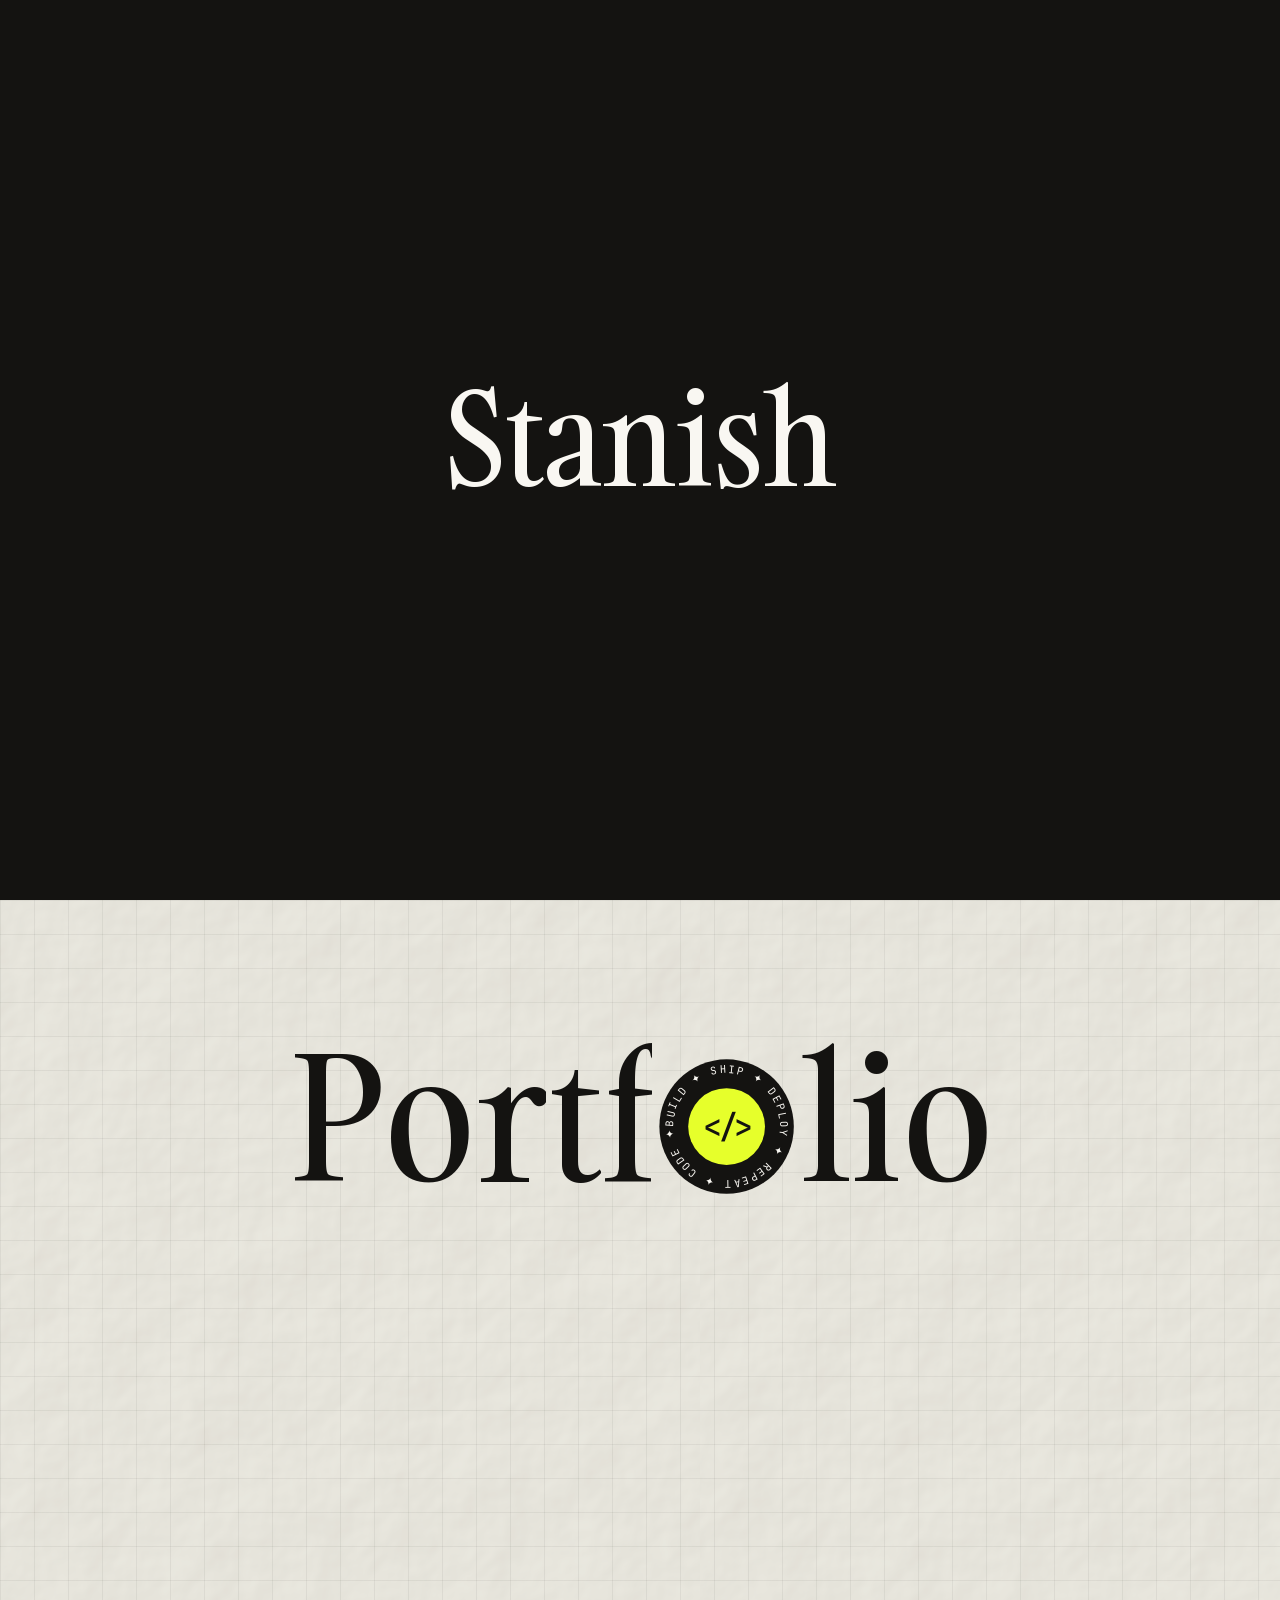
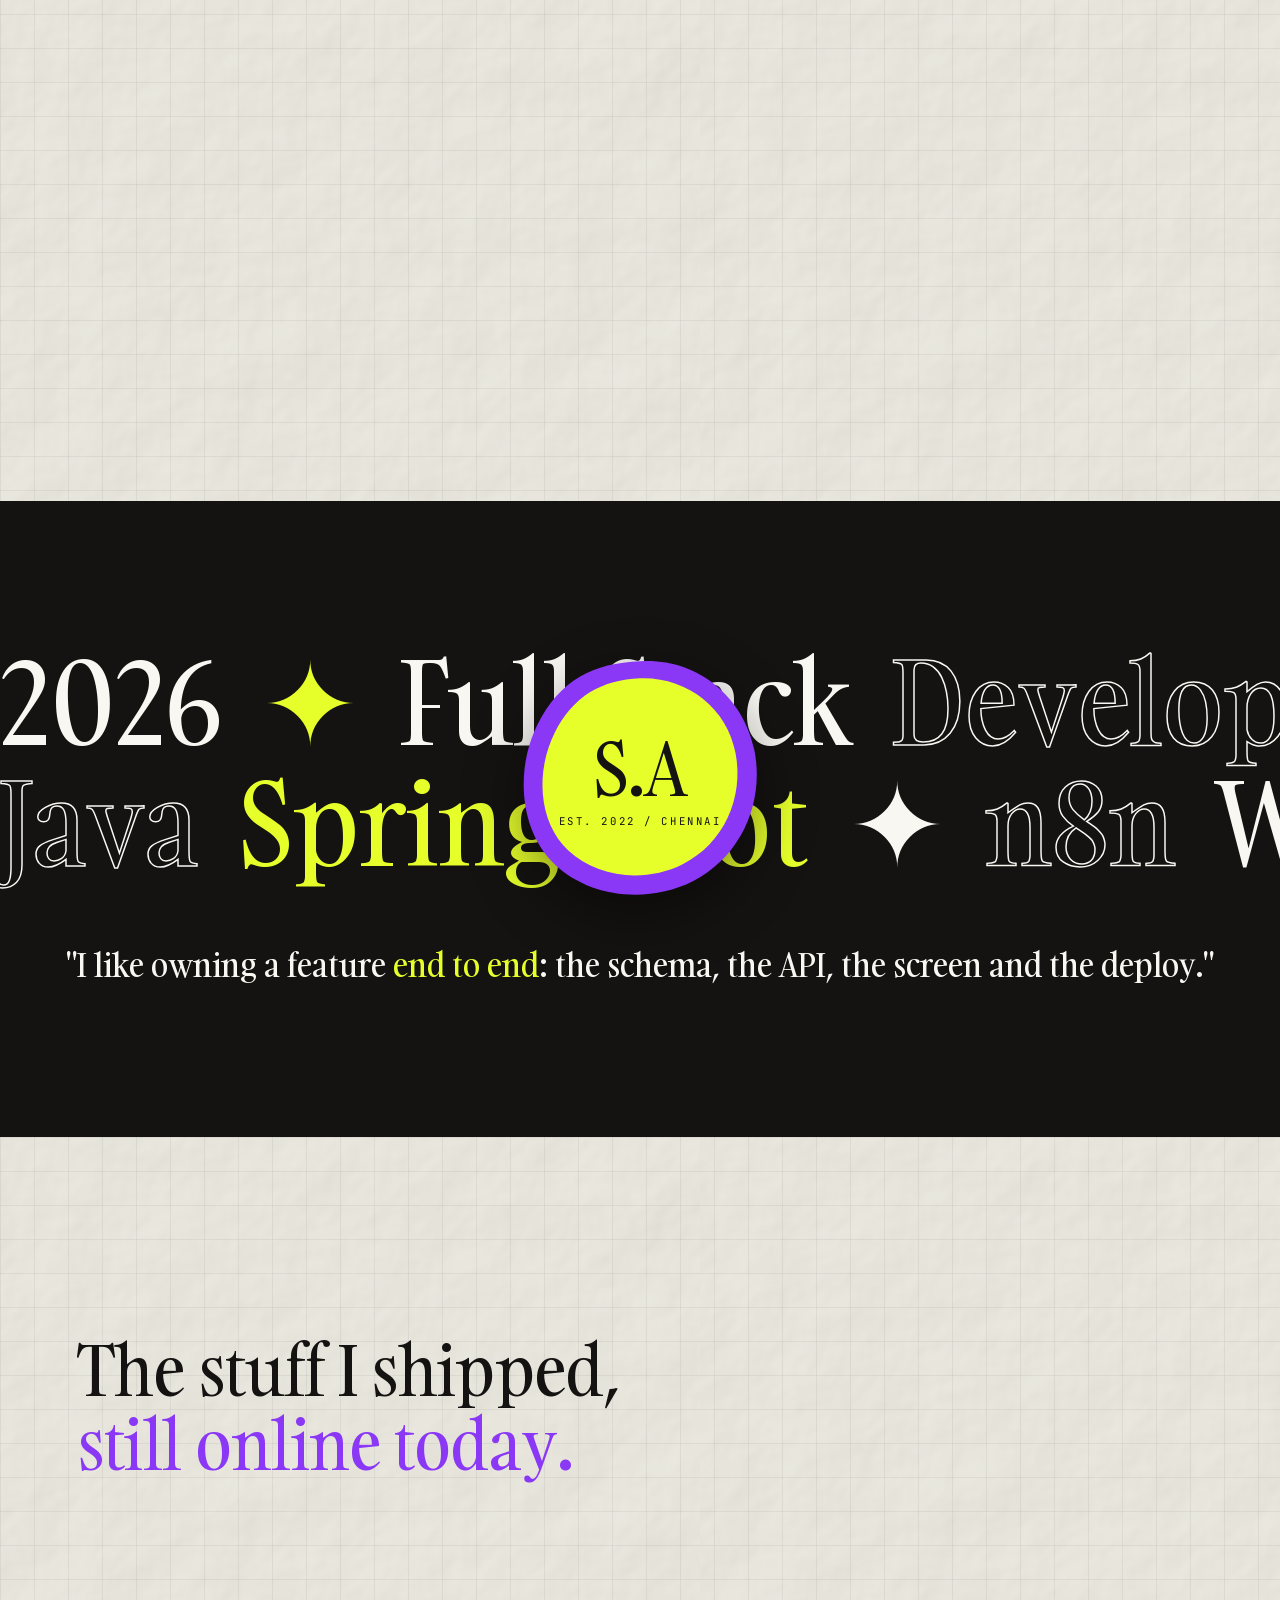
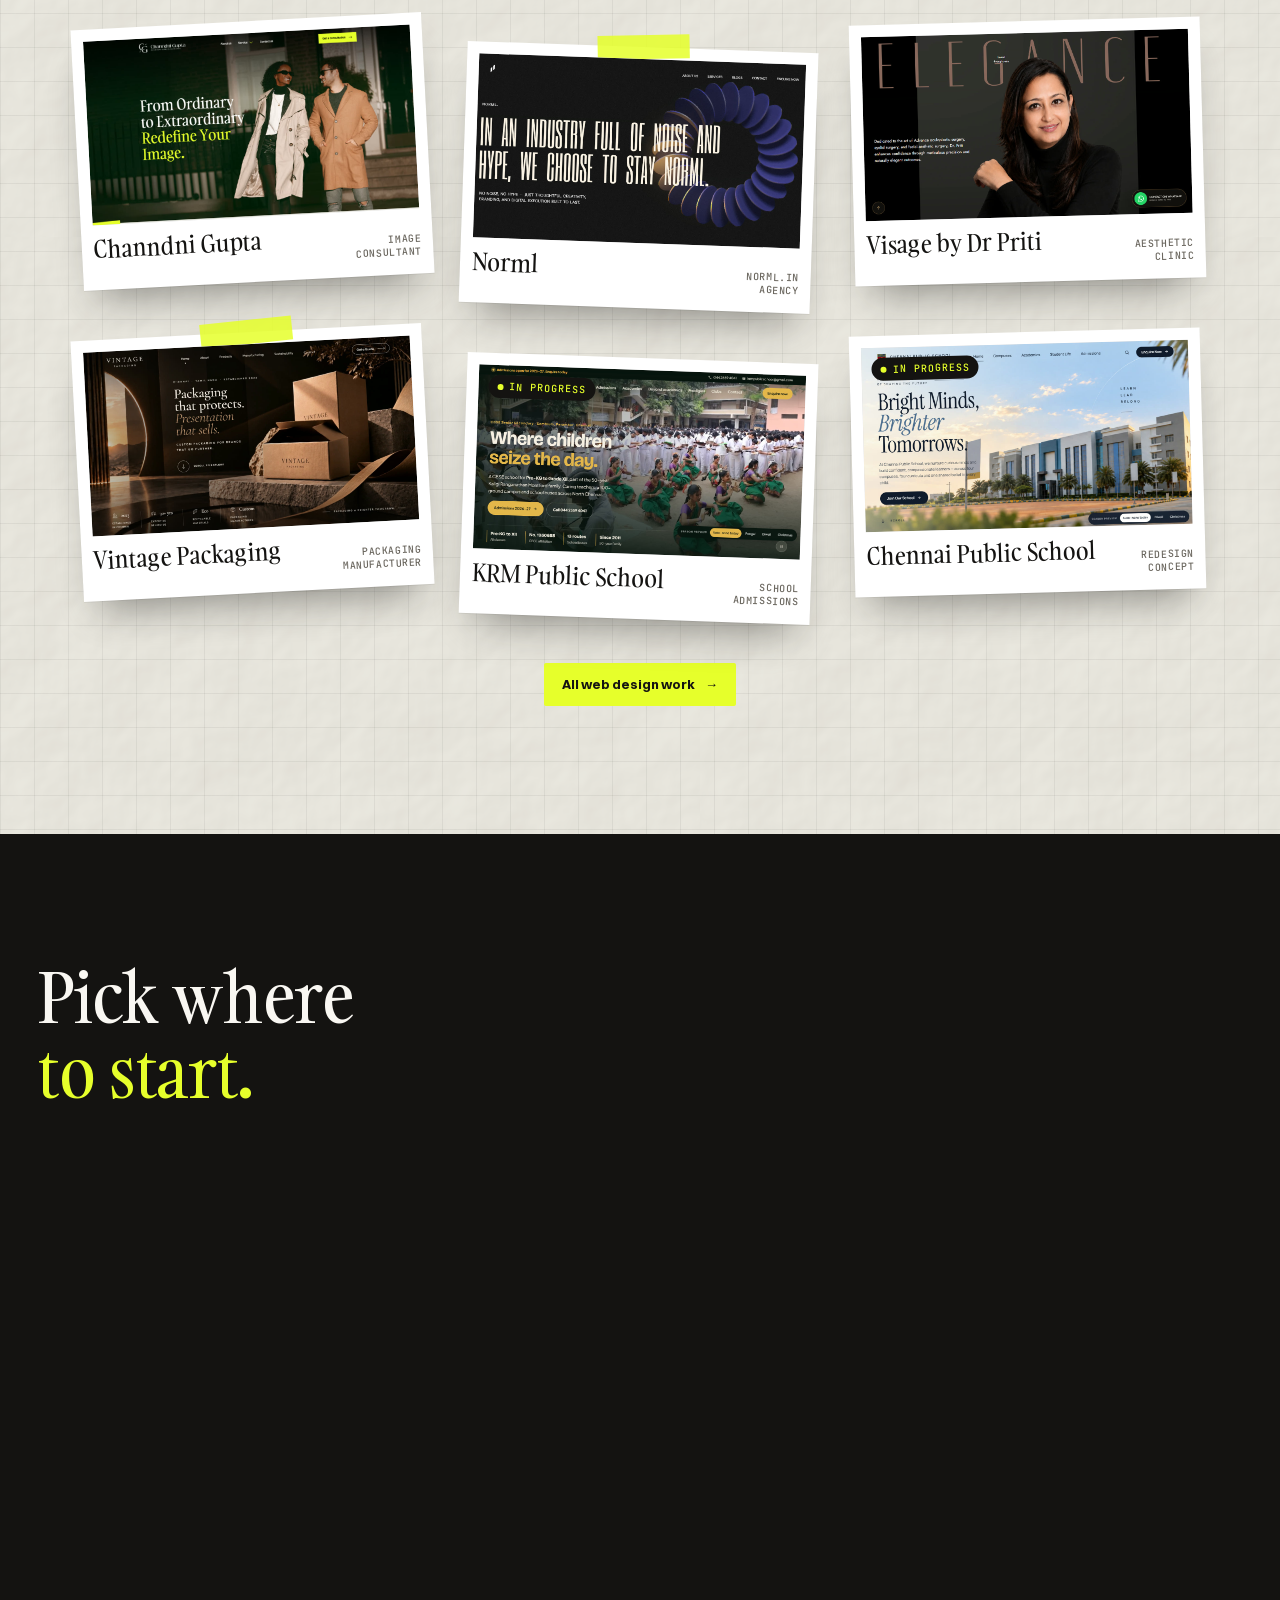
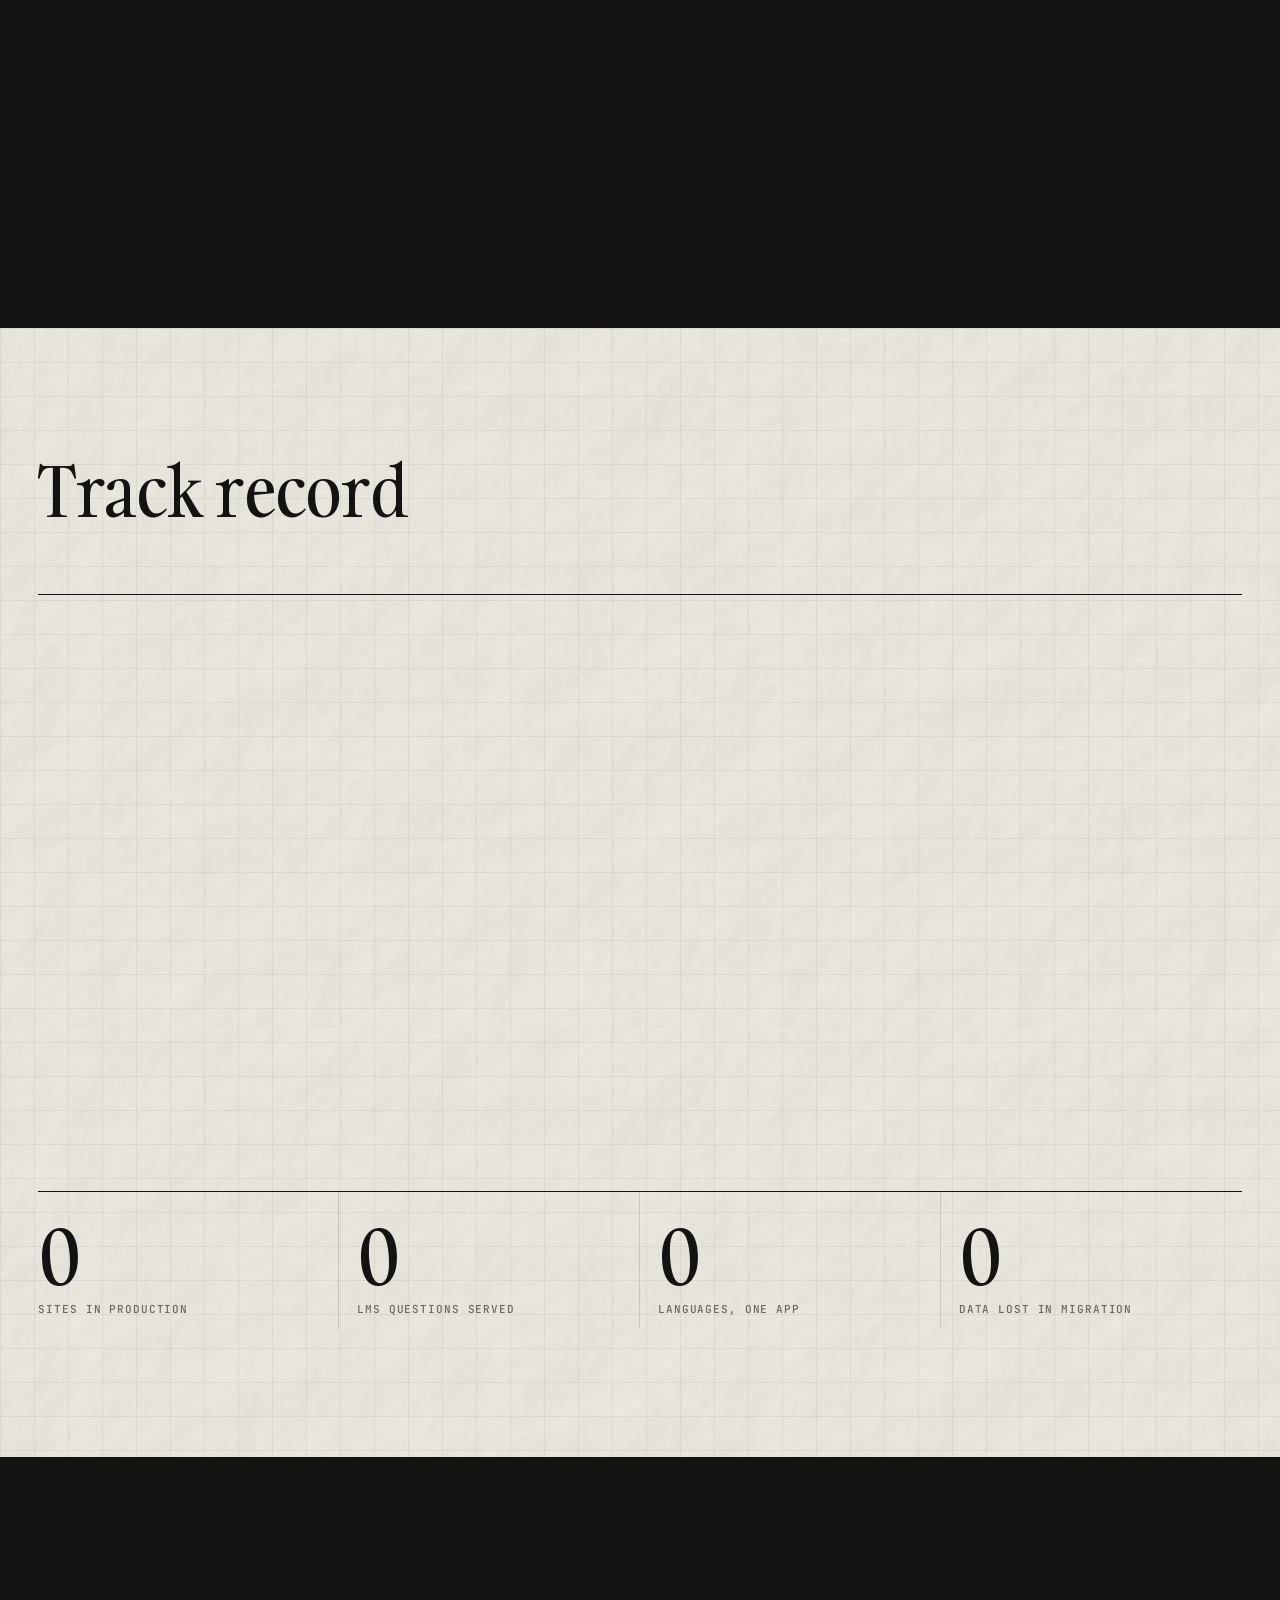
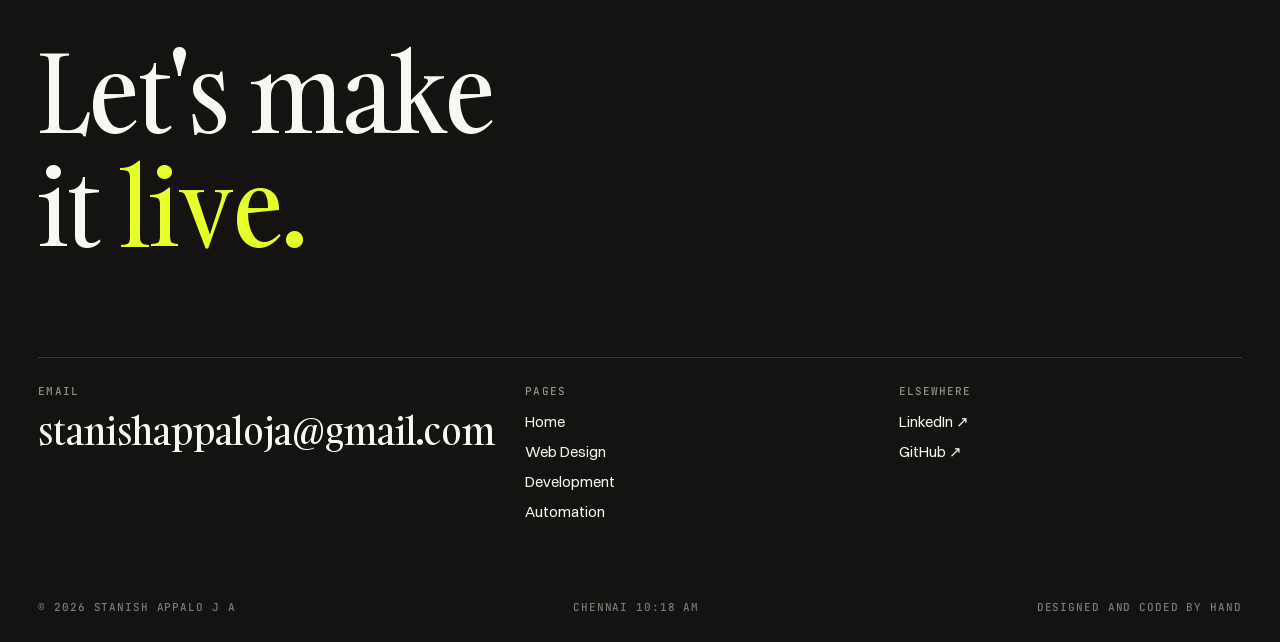
==== index.html @ 62176052 "Put Channdni Gupta first in the work showcase" ====
<!doctype html>
<html lang="en">
<head>
<meta charset="utf-8">
<meta name="viewport" content="width=device-width, initial-scale=1">
<title>Stanish Appalo | Full Stack Developer, Chennai</title>
<meta name="description" content="Stanish Appalo, Java full stack developer in Chennai. Websites, production apps, on-premise AI and n8n automation.">
<link rel="preconnect" href="https://fonts.googleapis.com">
<link rel="preconnect" href="https://fonts.gstatic.com" crossorigin>
<link href="https://fonts.googleapis.com/css2?family=JetBrains+Mono:wght@400;500&display=swap" rel="stylesheet">
<link rel="stylesheet" href="assets/site.css?v=12">
</head>
<body>
<div class="curtain" aria-hidden="true"><span><span>Stanish</span></span></div>
<div class="ticker" aria-hidden="true"><div class="tt"><span>Open to full stack roles</span><b>✦</b><span>Currently building at Norml</span><b>✦</b><span>Java / Spring Boot / JS / n8n</span><b>✦</b><span>Based in Chennai, working worldwide</span><b>✦</b><span>10+ sites live in production</span><b>✦</b></div><div class="tt"><span>Open to full stack roles</span><b>✦</b><span>Currently building at Norml</span><b>✦</b><span>Java / Spring Boot / JS / n8n</span><b>✦</b><span>Based in Chennai, working worldwide</span><b>✦</b><span>10+ sites live in production</span><b>✦</b></div></div>
<header class="nav">
  <a class="logo" href="index.html" data-label="Home" aria-label="Stanish Appalo, home">Stanish<i>.</i></a>
  <nav class="links">
    <a href="index.html" data-label="Home" class="on">Home</a>
    <a href="design.html" data-label="Design" >Web Design</a>
    <a href="dev.html" data-label="Dev" >Development</a>
    <a href="automation.html" data-label="Automate" >Automation</a>
    <a class="m-cta" href="mailto:stanishappaloja@gmail.com">Start a project</a>
  </nav>
  <a class="cta" href="mailto:stanishappaloja@gmail.com"><span class="dot"></span>Start a project</a>
  <button class="burger" type="button">Menu</button>
</header>
<main>
<section class="hero">
  <div class="bg"><img src="img/hero.jpg" alt=""></div>
  <div class="badge-float" aria-hidden="true">
    <svg viewBox="0 0 200 200"><defs><path id="cp2" d="M100,100 m-78,0 a78,78 0 1,1 156,0 a78,78 0 1,1 -156,0"/></defs>
      <g class="spin"><text font-family="JetBrains Mono" font-size="15" fill="#f9f7f2" letter-spacing="4.6"><textPath href="#cp2">OPEN TO WORK ✦ CHENNAI ✦ 2026 ✦ </textPath></text></g>
      <circle cx="100" cy="100" r="54" fill="#e6ff2b"/><text x="100" y="117" text-anchor="middle" font-family="JetBrains Mono" font-weight="500" font-size="44" fill="#141311">&lt;/&gt;</text></svg>
  </div>
  <p class="eyebrow rv">Stanish Appalo · Full stack developer</p>
  <h1 class="mega" style="margin-top:14px">
    <span class="ln"><span>From an idea in a chat</span></span>
    <span class="ln"><span>to a product</span></span>
    <span class="ln"><span class="vi">that's actually live.</span></span>
  </h1>
  <span class="hscript script">built end to end</span>
  <div class="hero-foot">
    <p class="rv">Java and Spring Boot backends, websites people remember, Android releases, on-premise AI and the n8n automations that tie it all together.</p>
    <div class="acts rv"><a class="btn" href="design.html" data-label="Design">See my work</a><a class="btn ghost" href="mailto:stanishappaloja@gmail.com">Hire me</a></div>
  </div>
</section>

<section class="paper pf">
  <div class="wrap">
    <div class="pf-top rv"><span>Java Full Stack / Developer</span><span>2026</span></div>
    <h2 class="title" aria-label="Portfolio">
      <span class="ch"><span>P</span></span><span class="ch"><span>o</span></span><span class="ch"><span>r</span></span><span class="ch"><span>t</span></span><span class="ch"><span>f</span></span>
      <span class="badge" aria-hidden="true"><svg viewBox="0 0 200 200"><defs><path id="cp" d="M100,100 m-78,0 a78,78 0 1,1 156,0 a78,78 0 1,1 -156,0"/></defs><circle cx="100" cy="100" r="98" fill="#141311"/>
        <g class="spin"><text font-family="JetBrains Mono" font-size="15.5" fill="#f9f7f2" letter-spacing="3.2"><textPath href="#cp">BUILD ✦ SHIP ✦ DEPLOY ✦ REPEAT ✦ CODE ✦ </textPath></text></g>
        <circle cx="100" cy="100" r="56" fill="#e6ff2b"/><text x="100" y="117" text-anchor="middle" font-family="JetBrains Mono" font-weight="500" font-size="46" fill="#141311">&lt;/&gt;</text></svg></span>
      <span class="ch"><span>l</span></span><span class="ch"><span>i</span></span><span class="ch"><span>o</span></span>
    </h2>
    <div class="sig rv">Stanish Appalo</div>
    <div class="orn rv">✦ ✧ ✦</div>

    <div class="hello-grid">
      <div class="frame rv">
        <i></i><i></i><i></i><i></i><i></i><i></i>
        <div class="card3d">
          <div class="face front"><div class="chip"></div><b>S<em>.</em><br>A<em>/</em></b><small>Full Stack Dev<br>Chennai, IN</small></div>
<div class="face back">class Stanish {
  role = "Full Stack";
  stack = [
   "Java","Spring",
   "Angular","JS",
   "Docker","n8n"
  ];
  ship() {
   return "live";
  }
}</div>
        </div>
        <span class="dim">W 240 &nbsp;H 400</span>
      </div>

      <div class="rv">
        <h3 class="hi">Hello<span class="vi">.</span></h3>
        <p class="sub">I'm Stanish Appalo J A</p>
        <p class="lede">A <span class="hl">Java full stack developer</span> who owns features end to end, from Spring Boot services and REST APIs to responsive frontends, Android release pipelines and on-premise AI.</p>
        <p class="lede">Right now I build production websites and web apps for client brands at <b>Norml</b>. Before that, document platforms used by government clients, a Dockerized LMS and a Play-ready learning app.</p>
        <div class="lab">Education</div>
        <div class="mini"><b>BE, Electronics and Communication</b><span>Jeppiaar Engineering College, 2022 - 2026</span></div>
        <div class="mini"><b>HSC 82.5% / SSLC 97.4%</b><span>CEOA Matric Hr Sec School</span></div>
      </div>

      <div class="rv">
        <div class="lab">Skills</div>
        <div class="icons">
          <div data-tip="Java" tabindex="0" aria-label="Java"><img src="https://cdn.jsdelivr.net/npm/devicon@2.16.0/icons/java/java-original.svg" alt="Java"></div>
          <div data-tip="Spring Boot" tabindex="0" aria-label="Spring Boot"><img src="https://cdn.jsdelivr.net/npm/devicon@2.16.0/icons/spring/spring-original.svg" alt="Spring"></div>
          <div data-tip="JavaScript" tabindex="0" aria-label="JavaScript"><img src="https://cdn.jsdelivr.net/npm/devicon@2.16.0/icons/javascript/javascript-original.svg" alt="JavaScript"></div>
          <div data-tip="Angular" tabindex="0" aria-label="Angular"><img src="https://cdn.jsdelivr.net/npm/devicon@2.16.0/icons/angularjs/angularjs-original.svg" alt="Angular"></div>
          <div data-tip="Ionic" tabindex="0" aria-label="Ionic"><img src="https://cdn.jsdelivr.net/npm/devicon@2.16.0/icons/ionic/ionic-original.svg" alt="Ionic"></div>
          <div data-tip="Python" tabindex="0" aria-label="Python"><img src="https://cdn.jsdelivr.net/npm/devicon@2.16.0/icons/python/python-original.svg" alt="Python"></div>
          <div data-tip="MySQL" tabindex="0" aria-label="MySQL"><img src="https://cdn.jsdelivr.net/npm/devicon@2.16.0/icons/mysql/mysql-original.svg" alt="MySQL"></div>
          <div data-tip="MongoDB" tabindex="0" aria-label="MongoDB"><img src="https://cdn.jsdelivr.net/npm/devicon@2.16.0/icons/mongodb/mongodb-original.svg" alt="MongoDB"></div>
          <div data-tip="Docker" tabindex="0" aria-label="Docker"><img src="https://cdn.jsdelivr.net/npm/devicon@2.16.0/icons/docker/docker-original.svg" alt="Docker"></div>
          <div data-tip="Linux" tabindex="0" aria-label="Linux"><img src="https://cdn.jsdelivr.net/npm/devicon@2.16.0/icons/linux/linux-original.svg" alt="Linux"></div>
          <div data-tip="Tailwind CSS" tabindex="0" aria-label="Tailwind CSS"><img src="https://cdn.jsdelivr.net/npm/devicon@2.16.0/icons/tailwindcss/tailwindcss-original.svg" alt="Tailwind"></div>
          <div data-tip="Git" tabindex="0" aria-label="Git"><img src="https://cdn.jsdelivr.net/npm/devicon@2.16.0/icons/git/git-original.svg" alt="Git"></div>
        </div>
        <div class="tags"><span>Struts / JSP</span><span>REST + OAuth2</span><span>WebSocket</span><span>Supabase</span><span>nginx</span><span>Ollama</span><span>RAG</span><span>ChromaDB</span><span>n8n</span><span>Cordova</span><span>React Native</span><span>Stripe</span><span>Gemini</span></div>
        <div class="lab">Experience</div>
        <div class="mini"><b>Software Developer (Contract), Airmango</b><span>Sep 2026 - Oct 2026 · Remote</span></div>
        <div class="mini"><b>Full Stack Developer, Norml</b><span>Jun 2026 - Present</span></div>
        <div class="mini"><b>Software Trainee, Greenbooks Imaging</b><span>May 2026 - Aug 2026</span></div>
        <div class="mini"><b>Software Dev Intern, Nano Fly / Thoughtflair</b><span>Aug 2025 - Sep 2025</span></div>
      </div>
    </div>
  </div>
  <div class="tear bottom" data-fill="#141311"></div>
</section>

<section class="band" aria-label="Full stack developer">
  <div class="marq"><div class="track"><span>2026</span><span class="l">✦</span><span>Full Stack</span><span class="o">Developer</span><span class="v">& more</span></div><div class="track" aria-hidden="true"><span>2026</span><span class="l">✦</span><span>Full Stack</span><span class="o">Developer</span><span class="v">& more</span></div></div>
  <div class="marq"><div class="track"><span class="o">Java</span><span class="l">Spring Boot</span><span>✦</span><span class="o">n8n</span><span>Web</span><span class="l">✦</span></div><div class="track" aria-hidden="true"><span class="o">Java</span><span class="l">Spring Boot</span><span>✦</span><span class="o">n8n</span><span>Web</span><span class="l">✦</span></div></div>
  <div class="sticker" aria-hidden="true"><svg viewBox="0 0 300 300"><g id="stk">
    <path d="M150 14 C214 10 270 52 284 118 C296 178 270 242 212 272 C160 298 92 292 50 252 C8 212 4 140 30 88 C56 36 96 16 150 14Z" fill="#8a38f5"/>
    <path d="M150 34 C204 32 252 68 262 122 C272 174 248 228 200 252 C156 274 100 268 66 236 C30 202 28 142 50 98 C72 54 106 36 150 34Z" fill="#e6ff2b"/>
    <text x="150" y="172" text-anchor="middle" font-family="Gambarino" font-size="86" fill="#141311">S.A</text>
    <text x="150" y="206" text-anchor="middle" font-family="JetBrains Mono" font-size="12.5" fill="#141311" letter-spacing="3">EST. 2022 / CHENNAI</text></g></svg></div>
  <p class="quote">"I like owning a feature <b>end to end</b>: the schema, the API, the screen and the deploy."</p>
  <div class="tear bottom" data-fill="#f9f7f2"></div>
</section>

<section class="paper sec">
  <div class="wrap">
    <span class="tag rv">Live</span>
    <h2 class="h2" style="margin-top:22px"><span class="ln"><span>The stuff I shipped,</span></span><span class="ln"><span class="vi">still online today.</span></span></h2>
    <p class="lead rv" style="margin-top:18px">Production websites designed, built and deployed for real brands. Click through and poke around.</p>
    <div class="pols">
      <a class="pol" href="https://channdnigupta.com" target="_blank" rel="noopener"><div class="ph"><img src="img/channdni.jpg" alt="Channdni Gupta homepage" loading="lazy"></div><div class="cap"><b>Channdni Gupta</b><span>Image<br>consultant</span></div></a>
      <a class="pol" href="https://norml.in" target="_blank" rel="noopener"><span class="tape"></span><div class="ph"><img src="img/norml.jpg" alt="norml.in homepage" loading="lazy"></div><div class="cap"><b>Norml</b><span>norml.in<br>Agency</span></div></a>
      <a class="pol" href="https://visagebydrpriti.com" target="_blank" rel="noopener"><div class="ph"><img src="img/visage.jpg" alt="Visage by Dr Priti homepage" loading="lazy"></div><div class="cap"><b>Visage by Dr Priti</b><span>Aesthetic<br>clinic</span></div></a>
      <a class="pol" href="https://vintage-packaging.vercel.app" target="_blank" rel="noopener"><span class="tape"></span><div class="ph"><img src="img/vintage.jpg" alt="Vintage Packaging homepage" loading="lazy"></div><div class="cap"><b>Vintage Packaging</b><span>Packaging<br>manufacturer</span></div></a>
      <a class="pol" href="https://krm-public-school.vercel.app" target="_blank" rel="noopener"><div class="ph"><img src="img/krm.jpg" alt="KRM Public School homepage" loading="lazy"><span class="wip">In progress</span></div><div class="cap"><b>KRM Public School</b><span>School<br>admissions</span></div></a>
      <a class="pol" href="https://chennai-public-school.vercel.app" target="_blank" rel="noopener"><div class="ph"><img src="img/cps.jpg" alt="Chennai Public School homepage" loading="lazy"><span class="wip">In progress</span></div><div class="cap"><b>Chennai Public School</b><span>Redesign<br>concept</span></div></a>
    </div>
    <p style="margin-top:70px;text-align:center"><a class="btn" href="design.html" data-label="Design">All web design work</a></p>
  </div>
</section>

<section class="sec dark">
  <div class="sec-head"><h2 class="h2"><span class="ln"><span>Pick where</span></span><span class="ln"><span class="vi">to start.</span></span></h2><p class="eyebrow rv">Design, dev <b>or</b> automation</p></div>
  <div class="svc">
    <a class="rv" href="design.html" data-label="Design"><div class="ph"><img src="img/desk.jpg" alt="Clean desk with a laptop" loading="lazy"><span class="n">01</span></div><span class="t">Web Design</span><p>Editorial, animated websites for clinics, consultants, schools and agencies.</p><span class="go">Explore</span></a>
    <a class="rv" href="dev.html" data-label="Dev"><div class="ph"><img src="img/server.jpg" alt="Server racks" loading="lazy"><span class="n">02</span></div><span class="t">Development</span><p>Spring Boot services, PWAs, Android releases and on-premise AI systems.</p><span class="go">Explore</span></a>
    <a class="rv" href="automation.html" data-label="Automate"><div class="ph"><img src="img/timeline.jpg" alt="Video editing timeline" loading="lazy"><span class="n">03</span></div><span class="t">Automation</span><p>n8n workflows and automated video editing that remove manual hours.</p><span class="go">Explore</span></a>
  </div>
</section>

<section class="sec paper">
  <div class="sec-head"><h2 class="h2"><span class="ln"><span>Track record</span></span></h2><p class="eyebrow rv">2024 <b>to</b> now</p></div>
  <div class="tl">
    <div class="row rv"><span class="when">Sep 2026 - Oct 2026</span><span class="co">Airmango</span><span class="ro">Software Developer (Contract), travel platform, remote</span></div>
    <div class="row rv"><span class="when">Jun 2026 - Present</span><span class="co">Norml</span><span class="ro">Full Stack Developer <b>Now</b></span></div>
    <div class="row rv"><span class="when">May 2026 - Aug 2026</span><span class="co">Greenbooks Imaging</span><span class="ro">Software Trainee, Docuventa DMS and AI</span></div>
    <div class="row rv"><span class="when">Sep 2025</span><span class="co">Nano Fly Infotech</span><span class="ro">Software Developer Intern, Java backend</span></div>
    <div class="row rv"><span class="when">Aug 2025</span><span class="co">Thoughtflair Technology</span><span class="ro">Software Developer Intern, React UI</span></div>
    <div class="row rv"><span class="when">Aug 2024 - Jul 2026</span><span class="co">IEEE SB JEC</span><span class="ro">Chairperson, Power and Energy Society</span></div>
  </div>
  <div class="stats" style="margin-top:80px">
    <div><b data-n="10" data-s="+">0</b><span>Sites in production</span></div>
    <div><b data-n="26000" data-s="+">0</b><span>LMS questions served</span></div>
    <div><b data-n="3">0</b><span>Languages, one app</span></div>
    <div><b data-n="0">0</b><span>Data lost in migration</span></div>
  </div>
</section>
</main>
<footer class="foot">
  <p class="eyebrow rv">Got something to build?</p>
  <h2 class="mega" style="margin-top:14px"><span class="ln"><span>Let's make</span></span><span class="ln"><span>it <span class="vi">live.</span></span></span>
    <svg class="scrib" viewBox="0 0 520 200"><path d="M20 150 C120 40, 300 20, 500 60" stroke-width="5"/><path d="M470 30 L505 62 L462 88" stroke-width="5"/></svg>
  </h2>
  <div class="foot-row">
    <div><h5>Email</h5><a class="mail" href="mailto:stanishappaloja@gmail.com">stanishappaloja@gmail.com</a></div>
    <div><h5>Pages</h5><a href="index.html" data-label="Home">Home</a><a href="design.html" data-label="Design">Web Design</a><a href="dev.html" data-label="Dev">Development</a><a href="automation.html" data-label="Automate">Automation</a></div>
    <div><h5>Elsewhere</h5><a href="https://www.linkedin.com/in/stanishappalo/" target="_blank" rel="noopener">LinkedIn ↗</a><a href="https://github.com/stanish-appalo" target="_blank" rel="noopener">GitHub ↗</a></div>
  </div>
  <div class="legal"><span>© 2026 Stanish Appalo J A</span><span id="clock">Chennai</span><span>Designed and coded by hand</span></div>
</footer>
<script src="https://cdn.jsdelivr.net/npm/gsap@3.12.5/dist/gsap.min.js"></script>
<script src="https://cdn.jsdelivr.net/npm/gsap@3.12.5/dist/ScrollTrigger.min.js"></script>
<script src="https://cdn.jsdelivr.net/npm/lenis@1.1.13/dist/lenis.min.js"></script>
<script src="assets/site.js?v=10"></script>
</body>
</html>
---- assets/site.css ----
@font-face{font-family:Gambarino;src:url(fonts/Gambarino-400.woff2) format("woff2");font-weight:400;font-display:swap}
@font-face{font-family:Switzer;src:url(fonts/Switzer-400.woff2) format("woff2");font-weight:400;font-display:swap}
@font-face{font-family:Switzer;src:url(fonts/Switzer-700.woff2) format("woff2");font-weight:700;font-display:swap}
@font-face{font-family:Switzer;src:url(fonts/Switzer-500i.woff2) format("woff2");font-weight:500;font-style:italic;font-display:swap}
@font-face{font-family:Sarina;src:url(fonts/Sarina-400.woff2) format("woff2");font-display:swap}
:root{
  --cream:#f9f7f2; --ink:#141311; --lime:#e6ff2b; --violet:#8a38f5; --mute:#6b675f; --line:rgba(20,19,17,.14);
  --serif:Gambarino,Georgia,serif; --body:Switzer,Arial,sans-serif; --mono:"JetBrains Mono",monospace; --hand:Sarina,cursive;
  --pad:clamp(16px,3vw,48px);
}
*{box-sizing:border-box;margin:0;padding:0}
html{-webkit-text-size-adjust:100%}
html.lenis{height:auto}.lenis.lenis-smooth{scroll-behavior:auto}
body{background:var(--cream);color:var(--ink);font:400 16px/1.6 var(--body);overflow-x:hidden}
a{color:inherit;text-decoration:none}
img{display:block;max-width:100%}
::selection{background:var(--lime);color:var(--ink)}
.px{padding-inline:var(--pad)}
.wrap{width:min(1240px,100% - 2*var(--pad));margin-inline:auto}

/* paper grid (from v1) */
.paper{position:relative;background-color:var(--cream);
  background-image:linear-gradient(rgba(20,19,17,.055) 1px,transparent 1px),linear-gradient(90deg,rgba(20,19,17,.055) 1px,transparent 1px),
  url("data:image/svg+xml,%3Csvg xmlns='http://www.w3.org/2000/svg' width='700' height='700'%3E%3Cfilter id='c'%3E%3CfeTurbulence type='fractalNoise' baseFrequency='.012' numOctaves='4' seed='7'/%3E%3CfeDiffuseLighting lighting-color='%23fbfaf6' surfaceScale='1.6'%3E%3CfeDistantLight azimuth='45' elevation='60'/%3E%3C/feDiffuseLighting%3E%3C/filter%3E%3Crect width='100%25' height='100%25' filter='url(%23c)'/%3E%3C/svg%3E");
  background-size:34px 34px,34px 34px,700px 700px;background-blend-mode:normal,normal,multiply}
.tear{position:absolute;left:0;width:100%;height:44px;z-index:3;pointer-events:none}
.tear svg{width:100%;height:100%;display:block}
.tear.bottom{bottom:-1px}.tear.top{top:-1px}

/* type */
.serif,.mega,.h1,.h2,.h3{font-family:var(--serif);font-weight:400;letter-spacing:-.01em}
.mega{font-size:clamp(50px,8.4vw,140px);line-height:.98}
.h2{font-size:clamp(40px,5.4vw,84px);line-height:1}
.h3{font-size:clamp(28px,2.8vw,42px);line-height:1.05}
.ln{display:block;overflow:hidden;padding-bottom:.08em}
.ln>span{display:inline-block}
.vi{color:var(--violet)}
.hl{background:linear-gradient(var(--lime),var(--lime)) no-repeat 0 85%/0% 70%;padding:0 .08em;transition:background-size 1s cubic-bezier(.7,0,.2,1) .2s}
.hl.on{background-size:100% 70%}
.eyebrow{font:500 11.5px var(--mono);letter-spacing:.12em;text-transform:uppercase;color:var(--mute)}
.eyebrow b{color:var(--violet);font-weight:500}
.lead{font-size:clamp(16px,1.35vw,19px);line-height:1.6;max-width:620px}
.red{color:var(--violet)}
.script{font-family:var(--hand);color:var(--violet);font-weight:400}
.tag{display:inline-block;background:var(--lime);color:var(--ink);font:400 clamp(26px,3vw,44px)/1 var(--serif);padding:.15em .35em .1em;transform:rotate(-3deg)}

/* buttons (Chandni) */
.btn{display:inline-flex;align-items:center;gap:10px;background:var(--lime);color:var(--ink);font:700 13px var(--body);padding:13px 18px;border-radius:2px;transition:background .3s,color .3s}
.btn::after{content:"→";transition:transform .3s}
.btn:hover{background:var(--ink);color:var(--lime)}
.btn:hover::after{transform:translateX(4px)}
.btn.ghost{background:transparent;color:inherit;box-shadow:inset 0 0 0 1.5px currentColor}
.btn.ghost:hover{background:var(--lime);color:var(--ink);box-shadow:none}
.go{display:inline-flex;gap:8px;align-items:center;font:700 13px var(--body);color:var(--violet);margin-top:16px}
.go::after{content:"→";transition:transform .3s}.go:hover::after{transform:translateX(4px)}

/* ticker */
.ticker{background:var(--ink);color:var(--cream);font:500 11px var(--mono);letter-spacing:.08em;text-transform:uppercase;overflow:hidden;white-space:nowrap;height:30px;display:flex;align-items:center}
.ticker .tt{display:flex;flex:none;animation:tick 40s linear infinite}
.ticker .tt span{padding:0 18px}.ticker .tt b{color:var(--lime);font-weight:500}
@keyframes tick{to{transform:translateX(-100%)}}

/* nav */
.nav{position:sticky;top:0;z-index:30;display:grid;grid-template-columns:1fr auto 1fr;align-items:center;padding:14px var(--pad);background:rgba(249,247,242,.9);backdrop-filter:blur(10px);border-bottom:1px solid transparent;transition:border-color .3s}
.nav.solid{border-color:var(--line)}
.logo{font:400 25px/1 var(--serif);display:flex;align-items:baseline;gap:2px}
.logo i{font-style:normal;color:var(--violet)}
.links{display:flex;gap:28px;font:400 14px var(--body)}
.links a{position:relative;padding:4px 0}
.links a::after{content:"";position:absolute;left:0;bottom:0;height:2px;width:100%;background:var(--lime);transform:scaleX(0);transform-origin:right;transition:transform .4s cubic-bezier(.7,0,.2,1)}
.links a:hover::after,.links a.on::after{transform:scaleX(1);transform-origin:left}
.links a.on{font-weight:700}
.cta{justify-self:end;display:inline-flex;align-items:center;gap:8px;background:var(--lime);color:var(--ink);font:700 13px var(--body);padding:11px 16px;border-radius:2px;transition:background .3s,color .3s}
.cta::after{content:"→"}
.cta:hover{background:var(--ink);color:var(--lime)}
.cta .dot{display:none}
.burger{display:none;justify-self:end;background:none;border:0;font:700 13px var(--body);color:var(--ink);cursor:pointer}
@media(max-width:860px){.nav{grid-template-columns:1fr auto}.links,.nav .cta{display:none}.burger{display:block}
  .nav.open .links{display:flex;position:fixed;inset:0;flex-direction:column;justify-content:center;align-items:center;gap:20px;background:var(--cream);font:400 46px/1 var(--serif);z-index:-1}}

/* photo hero (Chandni) */
.hero{position:relative;min-height:calc(100svh - 30px - 62px);display:flex;flex-direction:column;justify-content:flex-end;color:var(--cream);padding:clamp(80px,12vw,160px) var(--pad) 36px;overflow:hidden;background:var(--ink)}
.hero>.bg{position:absolute;inset:-6% 0 0;z-index:0}
.hero>.bg img{width:100%;height:100%;object-fit:cover;filter:grayscale(1) contrast(1.05) brightness(.62)}
.hero>.bg::after{content:"";position:absolute;inset:0;background:linear-gradient(90deg,rgba(20,19,17,.88) 0%,rgba(20,19,17,.45) 55%,rgba(20,19,17,.15) 100%),linear-gradient(0deg,rgba(20,19,17,.7),transparent 40%)}
.hero>*:not(.bg){position:relative;z-index:1}
.hero .eyebrow{color:rgba(249,247,242,.7)}
.hero .mega{max-width:1100px;position:relative}
.hero .mega .vi{color:var(--lime)}
.hero .gap{display:none}
.hscript{display:block;font-size:clamp(30px,3.6vw,58px);line-height:1.2;color:var(--lime);transform:rotate(-4deg);transform-origin:left;margin-top:4px;opacity:0}
.hero-foot{display:flex;justify-content:space-between;align-items:flex-end;gap:30px;flex-wrap:wrap;margin-top:clamp(36px,5vw,70px);padding-top:22px;border-top:1px solid rgba(249,247,242,.22)}
.hero-foot p{font-size:14.5px;max-width:380px;color:rgba(249,247,242,.85)}
.hero-foot .r{text-align:right}
.hero-foot .acts{display:flex;gap:12px;flex-wrap:wrap}
.scroll-cue{font:500 11px var(--mono);letter-spacing:.12em;text-transform:uppercase;display:flex;gap:10px;align-items:center;color:rgba(249,247,242,.8)}
.scroll-cue i{width:1px;height:36px;background:var(--lime);display:block;transform-origin:top;animation:cue 1.8s ease-in-out infinite}
@keyframes cue{0%{transform:scaleY(0)}50%{transform:scaleY(1)}100%{transform:scaleY(0);transform-origin:bottom}}
.badge-float{position:absolute;right:var(--pad);top:clamp(30px,6vw,80px);width:clamp(110px,12vw,170px);z-index:1}
@media(max-width:700px){.hero-foot .r{text-align:left}.badge-float{display:none}}

/* PORTFOLIO header (v1) */
.pf{padding:clamp(70px,9vw,120px) 0 clamp(90px,10vw,140px);overflow:hidden}
.pf-top{display:flex;justify-content:space-between;font:500 11.5px var(--mono);letter-spacing:.12em;text-transform:uppercase}
.title{display:flex;align-items:center;justify-content:center;font:400 clamp(52px,13.4vw,200px)/.9 var(--serif);letter-spacing:-.03em;margin-top:8px;white-space:nowrap}
.title .ch{display:inline-block;overflow:hidden;padding:0 .02em .06em}
.title .ch>span{display:inline-block}
.badge{width:.8em;height:.8em;margin:0 .03em;display:inline-block;flex:none}
.badge svg,.badge-float svg{width:100%;height:100%}
.spin{transform-origin:50% 50%;animation:spin 16s linear infinite}
@keyframes spin{to{transform:rotate(360deg)}}
.sig{font:400 clamp(24px,3vw,38px) var(--hand);color:var(--violet);text-align:right;padding-right:14%;transform:rotate(-4deg);margin-top:2px}
.orn{text-align:center;font-size:22px;letter-spacing:.3em;margin:26px 0 50px;color:var(--violet)}
.hello-grid{display:grid;grid-template-columns:240px 1fr 1.05fr;gap:clamp(28px,4vw,56px);align-items:start}
.frame{position:relative;aspect-ratio:240/400;border:1.5px solid var(--violet);background:rgba(255,255,255,.4);perspective:900px;display:grid;place-items:center}
.frame i{position:absolute;width:9px;height:9px;background:#fff;border:1.5px solid var(--violet)}
.frame i:nth-child(1){left:-5px;top:-5px}.frame i:nth-child(2){right:-5px;top:-5px}.frame i:nth-child(3){left:-5px;bottom:-5px}.frame i:nth-child(4){right:-5px;bottom:-5px}.frame i:nth-child(5){left:calc(50% - 5px);top:-5px}.frame i:nth-child(6){left:calc(50% - 5px);bottom:-5px}
.frame .dim{position:absolute;bottom:-26px;left:50%;transform:translateX(-50%);font:500 10px var(--mono);background:var(--violet);color:#fff;padding:2px 7px;border-radius:3px;white-space:nowrap}
.card3d{width:72%;aspect-ratio:3/4.4;position:relative;transform-style:preserve-3d;animation:turn 8s linear infinite}
@keyframes turn{to{transform:rotateY(360deg)}}
.face{position:absolute;inset:0;backface-visibility:hidden;border-radius:10px;padding:14px;display:flex;flex-direction:column;justify-content:space-between;box-shadow:0 18px 30px rgba(20,19,17,.3)}
.face.front{background:var(--ink);color:var(--cream)}
.face.front b{font:400 56px/.85 var(--serif)}
.face.front b em{color:var(--lime);font-style:normal}
.face.front small{font:500 9px var(--mono);letter-spacing:.12em;text-transform:uppercase;opacity:.8}
.face.front .chip{width:30px;height:22px;border-radius:4px;background:var(--lime)}
.face.back{background:var(--lime);color:var(--ink);transform:rotateY(180deg);font:500 9.5px/1.55 var(--mono);white-space:pre}
.hi{font:400 clamp(54px,6vw,92px)/.9 var(--serif)}
.sub{font:500 11px var(--mono);letter-spacing:.14em;text-transform:uppercase;color:var(--mute);margin:12px 0 16px}
.lede{font-size:15.5px;line-height:1.65}
.lede+.lede{margin-top:12px}
.lab{font:400 26px var(--serif);margin:26px 0 12px}
.lab:first-child{margin-top:0}
.mini{font-size:14px;line-height:1.45;margin-bottom:10px}
.mini b{display:block;font-weight:700}
.mini span{color:var(--mute);font-size:13px}
@media(max-width:980px){.hello-grid{grid-template-columns:1fr 1fr}.frame{grid-row:span 2}}
@media(max-width:640px){.hello-grid{grid-template-columns:1fr}.frame{width:200px;margin:0 auto 20px;grid-row:auto}}

/* skills block (kept) */
.icons{display:grid;grid-template-columns:repeat(6,1fr);gap:10px}
.icons div{aspect-ratio:1;background:#fff;border:1.5px solid var(--ink);border-radius:8px;display:grid;place-items:center;box-shadow:3px 3px 0 var(--ink);transition:transform .2s,box-shadow .2s}
.icons div:hover{transform:translate(-2px,-2px);box-shadow:5px 5px 0 var(--violet)}
.icons img{width:56%;height:56%;object-fit:contain}
.tags{display:flex;flex-wrap:wrap;gap:7px;margin-top:16px}
.tags span{font:500 11.5px var(--mono);border:1px solid var(--ink);border-radius:99px;padding:5px 10px;background:rgba(255,255,255,.55)}
.skills{padding:clamp(80px,10vw,140px) var(--pad);display:grid;grid-template-columns:1fr 1.15fr;gap:clamp(30px,6vw,90px);align-items:start}
@media(max-width:860px){.skills{grid-template-columns:1fr}}

/* green band + marquee (v1) */
.band{background:var(--ink);color:var(--cream);position:relative;padding:140px 0 150px;overflow:hidden}
.marq{display:flex;white-space:nowrap;font:400 clamp(58px,9vw,140px)/1.05 var(--serif)}
.marq .track{display:flex;flex:none}
.marq .track span{padding-right:.35em}
.marq .o{color:transparent;-webkit-text-stroke:1.5px var(--cream)}
.marq .l{color:var(--lime)}
.marq .v{color:var(--violet);font-family:var(--hand);font-size:.7em;align-self:center}
.sticker{position:absolute;left:50%;top:44%;width:clamp(160px,20vw,260px);aspect-ratio:1;transform:translate(-50%,-50%);z-index:2}
.sticker svg{width:100%;height:100%;filter:drop-shadow(0 20px 30px rgba(0,0,0,.45))}
.band .quote{position:relative;z-index:3;text-align:center;font:400 clamp(22px,2.6vw,34px)/1.3 var(--serif);margin-top:60px;padding:0 var(--pad)}
.band .quote b{font-weight:400;color:var(--lime)}

/* polaroids (v1) */
.pols{display:grid;grid-template-columns:repeat(3,1fr);gap:50px 36px;margin-top:64px}
.pol{background:#fff;padding:12px 12px 16px;box-shadow:0 1px 0 rgba(0,0,0,.05),0 24px 40px -18px rgba(20,19,17,.45);display:block;transition:transform .5s cubic-bezier(.2,.8,.2,1),box-shadow .5s;position:relative}
.pol:nth-child(3n+1){transform:rotate(-3deg)}.pol:nth-child(3n+2){transform:rotate(2deg) translateY(26px)}.pol:nth-child(3n){transform:rotate(-1.5deg)}
.pol:hover{transform:rotate(0) translateY(-8px) scale(1.03);z-index:4;box-shadow:0 34px 60px -20px rgba(20,19,17,.55)}
.pol .ph{aspect-ratio:16/11;overflow:hidden;background:#ddd}
.pol .ph img{width:100%;height:100%;object-fit:cover;object-position:top;transition:transform 1.2s cubic-bezier(.2,.8,.2,1)}
.pol:hover .ph img{transform:scale(1.07)}
.pol .cap{display:flex;justify-content:space-between;align-items:baseline;gap:10px;margin-top:12px}
.pol .cap b{font:400 24px/1 var(--serif)}
.pol .cap span{font:500 10px var(--mono);color:var(--mute);text-transform:uppercase;letter-spacing:.06em;text-align:right}
.pol .tape{position:absolute;top:-12px;left:50%;width:92px;height:24px;transform:translateX(-50%) rotate(-3deg);background:rgba(230,255,43,.85)}
@media(max-width:900px){.pols{grid-template-columns:1fr 1fr}}
@media(max-width:560px){.pols{grid-template-columns:1fr;gap:40px}.pol:nth-child(n){transform:rotate(-1.5deg)}.pol:nth-child(2n){transform:rotate(1.5deg)}}

/* sections */
.sec{padding:clamp(80px,10vw,140px) var(--pad);position:relative}
.sec-head{display:flex;justify-content:space-between;align-items:flex-end;gap:30px;flex-wrap:wrap;margin-bottom:clamp(40px,5vw,64px)}
.dark{background:var(--ink);color:var(--cream)}
.dark .eyebrow{color:rgba(249,247,242,.6)}
.dark .eyebrow b,.dark .red,.dark .vi{color:var(--lime)}
.dark .script{color:var(--lime)}

/* services (Chandni cards) */
.svc{display:grid;grid-template-columns:repeat(3,1fr);gap:clamp(18px,2.4vw,34px)}
.svc a{display:block}
.svc .ph{position:relative;aspect-ratio:4/5;overflow:hidden}
.svc .ph img{width:100%;height:100%;object-fit:cover;filter:grayscale(1);transition:filter .7s,transform 1.2s cubic-bezier(.2,.8,.2,1)}
.svc a:hover .ph img{filter:none;transform:scale(1.05)}
.svc .n{position:absolute;left:14px;top:14px;background:var(--lime);color:var(--ink);font:500 11px var(--mono);padding:4px 8px}
.svc .t{display:block;font:400 clamp(30px,2.8vw,42px)/1.05 var(--serif);margin-top:18px}
.svc p{font-size:15px;color:var(--mute);margin-top:8px}
.dark .svc p{color:rgba(249,247,242,.7)}
.svc .ar{display:none}
@media(max-width:860px){.svc{grid-template-columns:1fr}.svc .ph{aspect-ratio:16/10}}

/* timeline */
.tl{border-top:1px solid currentColor}
.tl .row{display:grid;grid-template-columns:200px 1.1fr 1fr;gap:24px;padding:24px 0;border-bottom:1px solid var(--line);align-items:baseline;transition:background .3s,padding .4s}
.dark .tl .row{border-color:rgba(249,247,242,.14)}
a.row:hover{padding-left:12px}
.tl .row .when{font:500 11.5px var(--mono);color:var(--mute);text-transform:uppercase;letter-spacing:.06em}
.dark .tl .row .when{color:rgba(249,247,242,.55)}
.tl .row .co{font:400 clamp(26px,2.6vw,38px)/1.05 var(--serif)}
.tl .row .ro{font-size:15px}
.tl .row .ro b{display:inline-block;font:500 10.5px var(--mono);background:var(--lime);color:var(--ink);padding:3px 8px;margin-left:8px;vertical-align:2px}
@media(max-width:760px){.tl .row{grid-template-columns:1fr;gap:6px}}

/* stats */
.stats{display:grid;grid-template-columns:repeat(4,1fr);border-top:1px solid currentColor}
.stats div{padding:26px 18px 8px 0;border-right:1px solid var(--line)}
.dark .stats div{border-color:rgba(249,247,242,.14)}
.stats div+div{padding-left:18px}
.stats div:last-child{border-right:0}
.stats b{display:block;font:400 clamp(50px,6vw,96px)/1 var(--serif)}
.stats span{font:500 11px var(--mono);text-transform:uppercase;letter-spacing:.08em;color:var(--mute)}
.dark .stats span{color:rgba(249,247,242,.6)}
@media(max-width:760px){.stats{grid-template-columns:1fr 1fr}.stats div:nth-child(2){border-right:0}.stats div:nth-child(3){padding-left:0}}

/* hello typewriter */
.hello{padding:clamp(70px,10vw,140px) var(--pad);display:flex;flex-wrap:wrap;align-items:flex-end;gap:10px 28px;position:relative}
.hello .big{font:400 clamp(80px,13vw,220px)/.85 var(--serif)}
.hello .tw{font:400 clamp(20px,3vw,44px) var(--mono);color:var(--violet);padding-bottom:.4em}
.hello .tw .car{display:inline-block;width:2px;height:1em;background:var(--ink);vertical-align:-.12em;animation:blink 1s steps(1) infinite;margin-left:2px}
@keyframes blink{50%{opacity:0}}

/* intro grid + facts */
.intro-grid{display:grid;grid-template-columns:1.1fr 1fr;gap:clamp(30px,6vw,100px)}
.facts{border-top:1px solid var(--ink)}
.facts div{display:flex;justify-content:space-between;gap:20px;padding:15px 0;border-bottom:1px solid var(--line);font-size:14.5px}
.facts span:first-child{font:500 11px var(--mono);text-transform:uppercase;letter-spacing:.08em;color:var(--mute);padding-top:3px}
.facts span:last-child{text-align:right}
@media(max-width:860px){.intro-grid{grid-template-columns:1fr}}

/* project rows + floating preview */
.rows{border-top:1px solid var(--ink)}
.prow{display:grid;grid-template-columns:70px 1.4fr 1fr 110px 40px;gap:20px;align-items:center;padding:20px 0;border-bottom:1px solid var(--line);transition:padding .4s cubic-bezier(.7,0,.2,1),background .3s}
.prow .i{font:500 12px var(--mono);color:var(--mute)}
.prow .nm{font:400 clamp(30px,3.8vw,58px)/1.05 var(--serif)}
.prow .ty{font-size:14px;color:var(--mute)}
.prow .yr{font:500 12px var(--mono);text-align:right}
.prow .ar{font-size:22px;text-align:right;transition:transform .4s}
.prow:hover{padding-left:16px;background:linear-gradient(90deg,var(--lime),transparent 70%)}
.prow:hover .ar{transform:rotate(-45deg)}
.float{position:fixed;left:0;top:0;width:340px;aspect-ratio:16/11;pointer-events:none;z-index:60;overflow:hidden;opacity:0;transform:translate(-50%,-50%) scale(.6);transition:opacity .3s,transform .4s cubic-bezier(.2,.8,.2,1);box-shadow:-10px 10px 0 var(--violet)}
.float.on{opacity:1;transform:translate(-50%,-50%) scale(1)}
.float img{width:100%;height:100%;object-fit:cover;object-position:top}
@media(max-width:760px){.prow{grid-template-columns:36px 1fr 30px}.prow .ty,.prow .yr{display:none}}
@media(hover:none){.float{display:none}}

/* work cards (design) */
.cards{display:grid;grid-template-columns:repeat(12,1fr);gap:clamp(18px,2.4vw,34px)}
.card{grid-column:span 6;display:block}
.card.w7{grid-column:span 7}.card.w5{grid-column:span 5;margin-top:10vw}
.card .ph{overflow:hidden;aspect-ratio:16/10.5;position:relative;box-shadow:-12px 12px 0 transparent;transition:box-shadow .5s}
.card:hover .ph{box-shadow:-12px 12px 0 var(--violet)}
.card .ph img{width:100%;height:112%;object-fit:cover;object-position:top;filter:grayscale(1);transition:filter .7s,transform 1.2s cubic-bezier(.2,.8,.2,1)}
.card:hover .ph img{filter:none;transform:scale(1.03)}
.card .meta{display:flex;justify-content:space-between;gap:16px;margin-top:16px;align-items:baseline}
.card .meta h3{font:400 clamp(26px,2.6vw,40px)/1.05 var(--serif)}
.card .meta span{font:500 11px var(--mono);color:var(--mute);text-transform:uppercase;text-align:right}
.card p{font-size:14.5px;color:var(--mute);margin-top:6px;max-width:520px}
@media(max-width:760px){.card,.card.w7,.card.w5{grid-column:1/-1;margin-top:0}}

/* process */
.proc{display:grid;grid-template-columns:repeat(4,1fr);border-top:1px solid currentColor}
.proc div{padding:26px 22px 30px 0;border-right:1px solid rgba(249,247,242,.14)}
.proc div+div{padding-left:22px}.proc div:last-child{border-right:0}
.proc b{font:400 60px/1 var(--serif);color:var(--lime);display:block;margin-bottom:12px}
.proc h4{font:400 28px var(--serif);margin-bottom:8px}
.proc p{font-size:14.5px;color:rgba(249,247,242,.7)}
@media(max-width:860px){.proc{grid-template-columns:1fr 1fr}.proc div:nth-child(2){border-right:0}.proc div:nth-child(3){padding-left:0}}
@media(max-width:520px){.proc{grid-template-columns:1fr}.proc div{border-right:0!important;padding-left:0!important;border-bottom:1px solid rgba(249,247,242,.14)}}

/* case studies */
.case{display:grid;grid-template-columns:1fr 1.25fr;gap:clamp(30px,5vw,80px);padding:clamp(40px,5vw,70px) 0;border-top:1px solid var(--line)}
.dark .case{border-color:rgba(249,247,242,.14)}
.case .side{position:sticky;top:100px;align-self:start}
.case .n{font:500 11.5px var(--mono);color:var(--violet);text-transform:uppercase;letter-spacing:.06em}
.dark .case .n{color:var(--lime)}
.case h3{font:400 clamp(38px,4.4vw,70px)/1 var(--serif);margin:10px 0 14px}
.case .role{font-size:15px;color:var(--mute)}
.dark .case .role{color:rgba(249,247,242,.65)}
.case ul{list-style:none}
.case li{padding:14px 0 14px 28px;border-bottom:1px solid var(--line);position:relative;font-size:15.5px}
.dark .case li{border-color:rgba(249,247,242,.14);color:rgba(249,247,242,.88)}
.case li::before{content:"✦";position:absolute;left:0;top:15px;color:var(--violet);font-size:12px}
.dark .case li::before{color:var(--lime)}
.chips{display:flex;flex-wrap:wrap;gap:6px;margin-top:18px}
.chips span{font:500 11px var(--mono);border:1px solid currentColor;border-radius:99px;padding:4px 10px;opacity:.85}
@media(max-width:860px){.case{grid-template-columns:1fr}.case .side{position:static}}

/* terminal */
.term{background:#0f0e0d;color:#e4e0d8;border-radius:6px;font:13px/1.7 var(--mono);overflow:hidden;box-shadow:-12px 12px 0 var(--violet)}
.term .bar{display:flex;gap:6px;padding:10px 12px;background:#1f1d1a}
.term .bar i{width:10px;height:10px;border-radius:50%;background:#3d3a35}
.term .bar i:first-child{background:var(--lime)}
.term pre{padding:18px;white-space:pre-wrap}
.term .k{color:var(--lime)}.term .c{color:#8a857c}.term .s{color:#c4a6ff}

/* n8n flow */
.flow{background:#0f0e0d;border-radius:6px;padding:28px 22px;overflow-x:auto;background-image:radial-gradient(#2a2723 1px,transparent 1px);background-size:18px 18px}
.flow .lane{display:flex;align-items:center;min-width:max-content}
.node{flex:none;background:#1c1a17;border:1px solid #35322d;border-radius:10px;padding:12px 14px;min-width:132px;color:#f1eee8;font-size:12.5px;line-height:1.3}
.node small{display:block;font:500 9.5px var(--mono);color:#a39e94;text-transform:uppercase;letter-spacing:.06em;margin-bottom:4px}
.node.trig{border-color:var(--lime)}.node.trig small{color:var(--lime)}
.node.ai{border-color:var(--violet)}.node.ai small{color:#c4a6ff}
.wire{flex:none;width:46px;height:2px;background:repeating-linear-gradient(90deg,#6b665d 0 6px,transparent 6px 10px);background-size:20px 2px;animation:wire 1s linear infinite}
@keyframes wire{to{background-position:20px 0}}
.flow .branch{display:flex;flex-direction:column;gap:10px}

/* photo strip */
.strip{position:relative;height:clamp(260px,40vw,520px);overflow:hidden}
.strip img{width:100%;height:130%;object-fit:cover;filter:grayscale(1) contrast(1.05)}
.strip .tag{position:absolute;left:var(--pad);bottom:clamp(20px,4vw,50px)}

/* footer */
.foot{background:var(--ink);color:var(--cream);padding:clamp(90px,12vw,160px) var(--pad) 28px;position:relative;overflow:hidden}
.foot .mega .vi{color:var(--lime)}
.foot .scrib{display:none}
.foot-row{display:grid;grid-template-columns:1.3fr 1fr 1fr;gap:30px;margin-top:clamp(50px,7vw,90px);padding-top:26px;border-top:1px solid rgba(249,247,242,.16)}
.foot-row h5{font:500 11px var(--mono);text-transform:uppercase;letter-spacing:.1em;color:rgba(249,247,242,.55);margin-bottom:12px}
.foot-row a{display:block;font-size:15px;margin-bottom:6px;width:max-content;transition:color .3s}
.foot-row a:hover{color:var(--lime)}
.foot .mail{font:400 clamp(24px,3vw,44px)/1.1 var(--serif)}
.legal{display:flex;justify-content:space-between;flex-wrap:wrap;gap:10px;margin-top:70px;font:500 11px var(--mono);color:rgba(249,247,242,.45);text-transform:uppercase;letter-spacing:.08em}
@media(max-width:760px){.foot-row{grid-template-columns:1fr}}

/* curtain + cursor */
.curtain{position:fixed;inset:0;z-index:100;background:var(--ink);color:var(--cream);display:grid;place-items:center;font:400 clamp(56px,10vw,170px)/1 var(--serif);pointer-events:none}
.curtain span{display:block;overflow:hidden;padding-bottom:.1em}
.dotc{position:fixed;left:0;top:0;width:12px;height:12px;border-radius:50%;background:var(--violet);pointer-events:none;z-index:99;transform:translate(-50%,-50%);transition:width .3s,height .3s,background .3s;mix-blend-mode:multiply}
.dotc.big{width:58px;height:58px;background:rgba(230,255,43,.7)}
@media(hover:none){.dotc{display:none}}
.rv{opacity:0;transform:translateY(36px)}
.reduce .rv{opacity:1;transform:none}
.reduce .hscript{opacity:1}
@media (prefers-reduced-motion:reduce){*{animation:none!important;transition:none!important}}
.hero{min-height:min(calc(100svh - 92px),900px)}
.hero>.badge-float{position:absolute}
.hscript{margin-top:.65em}
/* hero fits one screen */
.hero{height:calc(100svh - 98px);min-height:520px;max-height:none;padding-top:clamp(28px,5vh,60px);padding-bottom:clamp(18px,3vh,32px)}
.hero .mega{font-size:clamp(38px,min(6.8vw,10.5vh),124px);line-height:1}
.hscript{font-size:clamp(24px,min(3.4vw,5.6vh),54px);margin-top:.4em}
.hero-foot{margin-top:clamp(18px,4vh,48px);padding-top:clamp(12px,2vh,22px)}
.badge-float{top:clamp(20px,4vh,56px);width:clamp(100px,min(11vw,17vh),160px)}
@media(max-width:700px){.hero{height:auto;min-height:calc(100svh - 92px)}}
.hscript{margin-top:.75em;transform-origin:left bottom}
.icons div{position:relative}
.icons div::after{content:attr(data-tip);position:absolute;left:50%;bottom:calc(100% + 10px);transform:translate(-50%,6px);background:var(--ink);color:var(--cream);font:500 11px var(--mono);letter-spacing:.04em;white-space:nowrap;padding:6px 10px;border-radius:4px;opacity:0;pointer-events:none;transition:opacity .2s,transform .2s;z-index:5}
.icons div::before{content:"";position:absolute;left:50%;bottom:calc(100% + 4px);transform:translate(-50%,6px);border:6px solid transparent;border-top-color:var(--ink);border-bottom:0;opacity:0;transition:opacity .2s,transform .2s;z-index:5}
.icons div:hover::after,.icons div:hover::before,.icons div:focus-visible::after,.icons div:focus-visible::before{opacity:1;transform:translate(-50%,0)}
/* header hides on scroll down */
.nav{transition:transform .45s cubic-bezier(.7,0,.2,1),border-color .3s}
.nav.hide{transform:translateY(-110%)}
/* screenshots are 16:9, keep frames 16:9 so nothing in them is cropped */
.pol .ph,.float{aspect-ratio:16/9}
.card .ph{aspect-ratio:16/9}
.card .ph img{height:100%}
.pol .ph img,.card .ph img,.float img{object-fit:cover;object-position:center top}
.built{display:inline-flex;align-items:center;gap:14px;background:#fff;border:1px solid var(--line);border-radius:6px;padding:10px 16px 10px 14px;margin-bottom:22px;box-shadow:3px 3px 0 var(--ink)}
.built span{font:500 10.5px var(--mono);text-transform:uppercase;letter-spacing:.1em;color:var(--mute);border-right:1px solid var(--line);padding-right:14px}
.built img{height:34px;width:auto}
.built{gap:8px;padding:5px 9px 5px 8px;margin-bottom:14px;border-radius:4px;box-shadow:2px 2px 0 var(--ink)}
.built span{font-size:8.5px;padding-right:8px;letter-spacing:.08em}
.built img{height:16px}
.built .am{font:700 10px/1 var(--body);letter-spacing:-.02em;color:#111}
.shot{overflow:hidden;border-radius:6px;aspect-ratio:16/9;box-shadow:-12px 12px 0 var(--violet)}
.shot img{width:100%;height:100%;object-fit:cover;object-position:top}
.case li b{font-weight:700}
/* built-at badge: small, at the bottom of the case */
.case .side .built{display:flex;width:max-content;margin:22px 0 0;gap:6px;padding:3px 7px 3px 6px;border-radius:3px;box-shadow:1.5px 1.5px 0 var(--ink)}
.case .side .built span{font-size:7.5px;padding-right:6px}
.case .side .built img{height:11px;border-radius:2px}
/* mobile menu v2 */
.m-cta{display:none}
@media(max-width:860px){
  .burger{position:relative;z-index:3;background:var(--ink);color:var(--cream);padding:9px 14px;border-radius:99px;font:700 12px var(--body);letter-spacing:.04em}
  .nav.open{backdrop-filter:none;-webkit-backdrop-filter:none;transform:none!important;background:var(--ink);border-color:transparent}
  .nav.open .logo{position:relative;z-index:3;color:var(--cream)}
  .nav.open .burger{background:var(--lime);color:var(--ink)}
  .nav .links{display:flex;position:fixed;inset:0;z-index:2;flex-direction:column;justify-content:center;align-items:flex-start;gap:6px;padding:90px 24px 40px;background:var(--ink);counter-reset:m;
    opacity:0;visibility:hidden;transition:opacity .35s,visibility .35s;font:400 clamp(40px,11vw,60px)/1.1 var(--serif)}
  .nav.open .links{opacity:1;visibility:visible}
  .nav .links a{color:var(--cream);padding:6px 0;display:flex;align-items:baseline;gap:14px;transform:translateY(24px);opacity:0;transition:transform .5s cubic-bezier(.2,.8,.2,1),opacity .5s}
  .nav .links a:not(.m-cta)::before{counter-increment:m;content:"0" counter(m);font:500 11px var(--mono);color:var(--lime);letter-spacing:.1em}
  .nav .links a::after{display:none}
  .nav .links a.on{color:var(--lime);font-weight:400}
  .nav.open .links a{transform:none;opacity:1}
  .nav.open .links a:nth-child(2){transition-delay:.05s}.nav.open .links a:nth-child(3){transition-delay:.1s}.nav.open .links a:nth-child(4){transition-delay:.15s}.nav.open .links a:nth-child(5){transition-delay:.2s}
  .nav .links .m-cta{display:inline-flex;margin-top:30px;background:var(--lime);color:var(--ink);font:700 14px var(--body);padding:14px 20px;border-radius:2px}
  .nav .links .m-cta::after{display:inline;content:"→"}
  html.menu-open,html.menu-open body{overflow:hidden}
}
@media(max-width:860px){.nav.open .links{background:var(--ink);align-items:flex-start;justify-content:center;z-index:2;gap:6px;font:400 clamp(40px,11vw,60px)/1.1 var(--serif)}}
@media(hover:none),(max-width:860px){.card .ph img,.svc .ph img{filter:none}}
/* phone typography */
@media(max-width:700px){
  .hero .mega{font-size:clamp(40px,12.5vw,64px);line-height:1.02}
  .hscript{font-size:clamp(24px,7vw,34px)}
  .hero-foot{gap:16px}.hero-foot p{font-size:15px;max-width:none}
  .hero-foot .scroll-cue{display:none}
  .card .meta{flex-direction:column-reverse;align-items:flex-start;gap:4px;margin-top:14px}
  .card .meta span{text-align:left;font-size:10.5px;letter-spacing:.08em}
  .card .meta h3{font-size:30px}
  .card p{font-size:15px;line-height:1.55}
  .cards{row-gap:44px}
  .sec-head{align-items:flex-start;flex-direction:column;gap:10px}
  .prow .nm{font-size:28px}
  .lead{font-size:16.5px}
  .case h3{font-size:42px}
}
@media(hover:none){.sec-head .eyebrow:has(b){}.prow:hover{padding-left:0;background:none}}
@media(hover:none){.peek{display:none}}
.ph{position:relative}
.wip{position:absolute;top:10px;left:10px;z-index:2;display:inline-flex;align-items:center;gap:6px;background:var(--ink);color:var(--lime);font:500 10px var(--mono);letter-spacing:.1em;text-transform:uppercase;padding:5px 9px;border-radius:99px}
.wip::before{content:"";width:6px;height:6px;border-radius:50%;background:var(--lime);animation:wipPulse 1.6s ease-in-out infinite}
@keyframes wipPulse{50%{opacity:.25}}
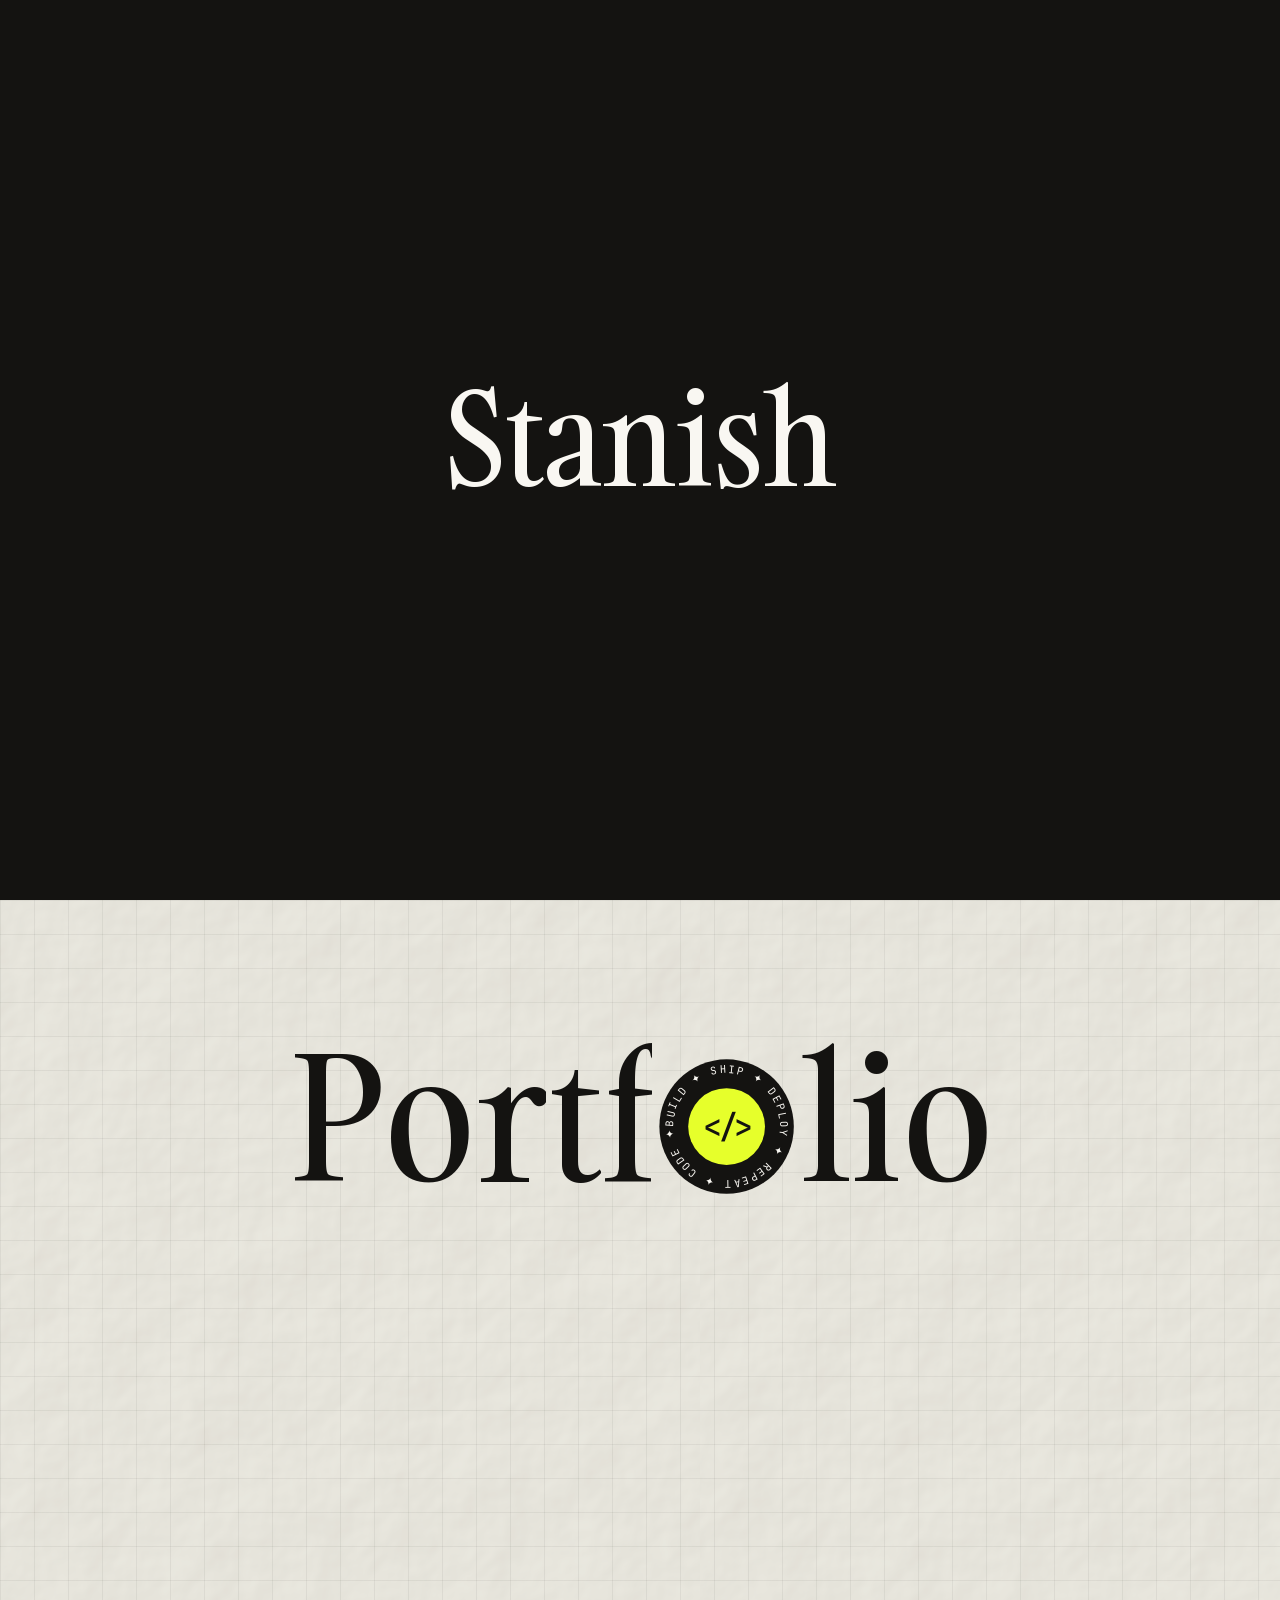
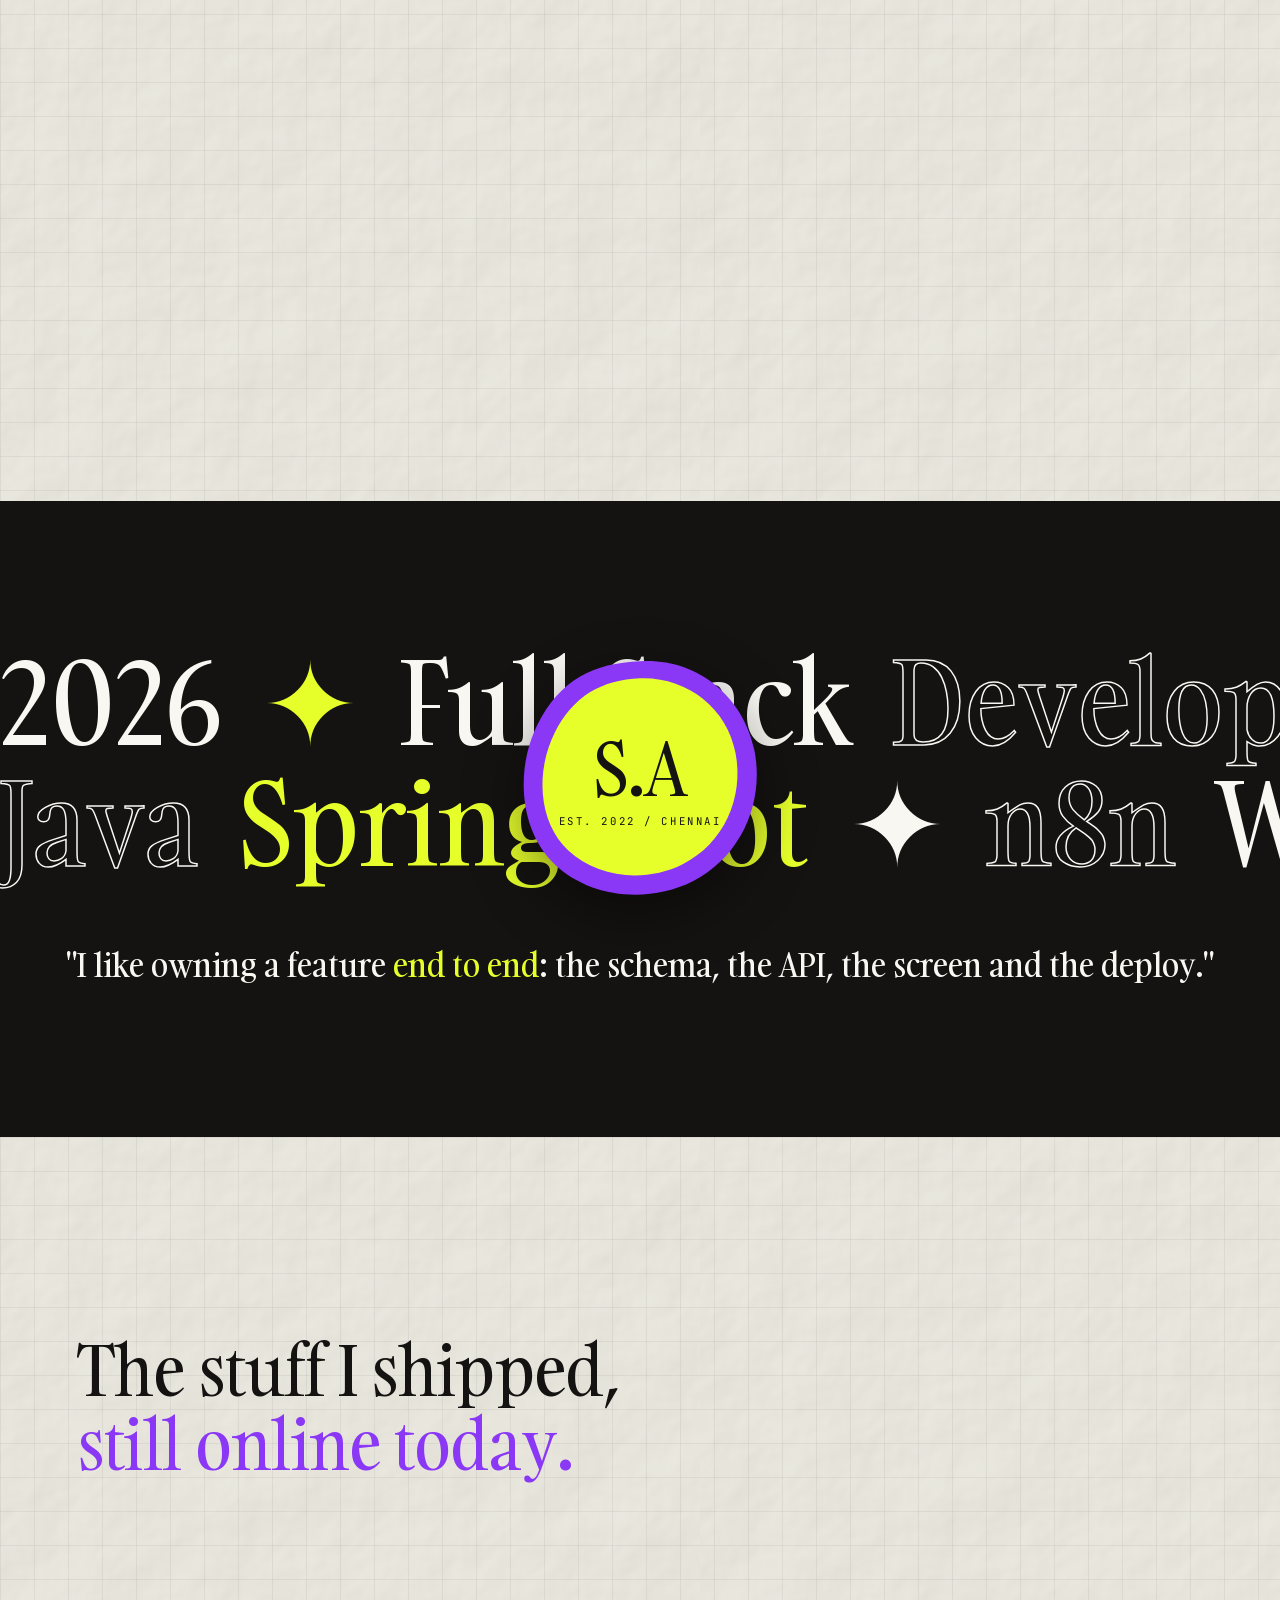
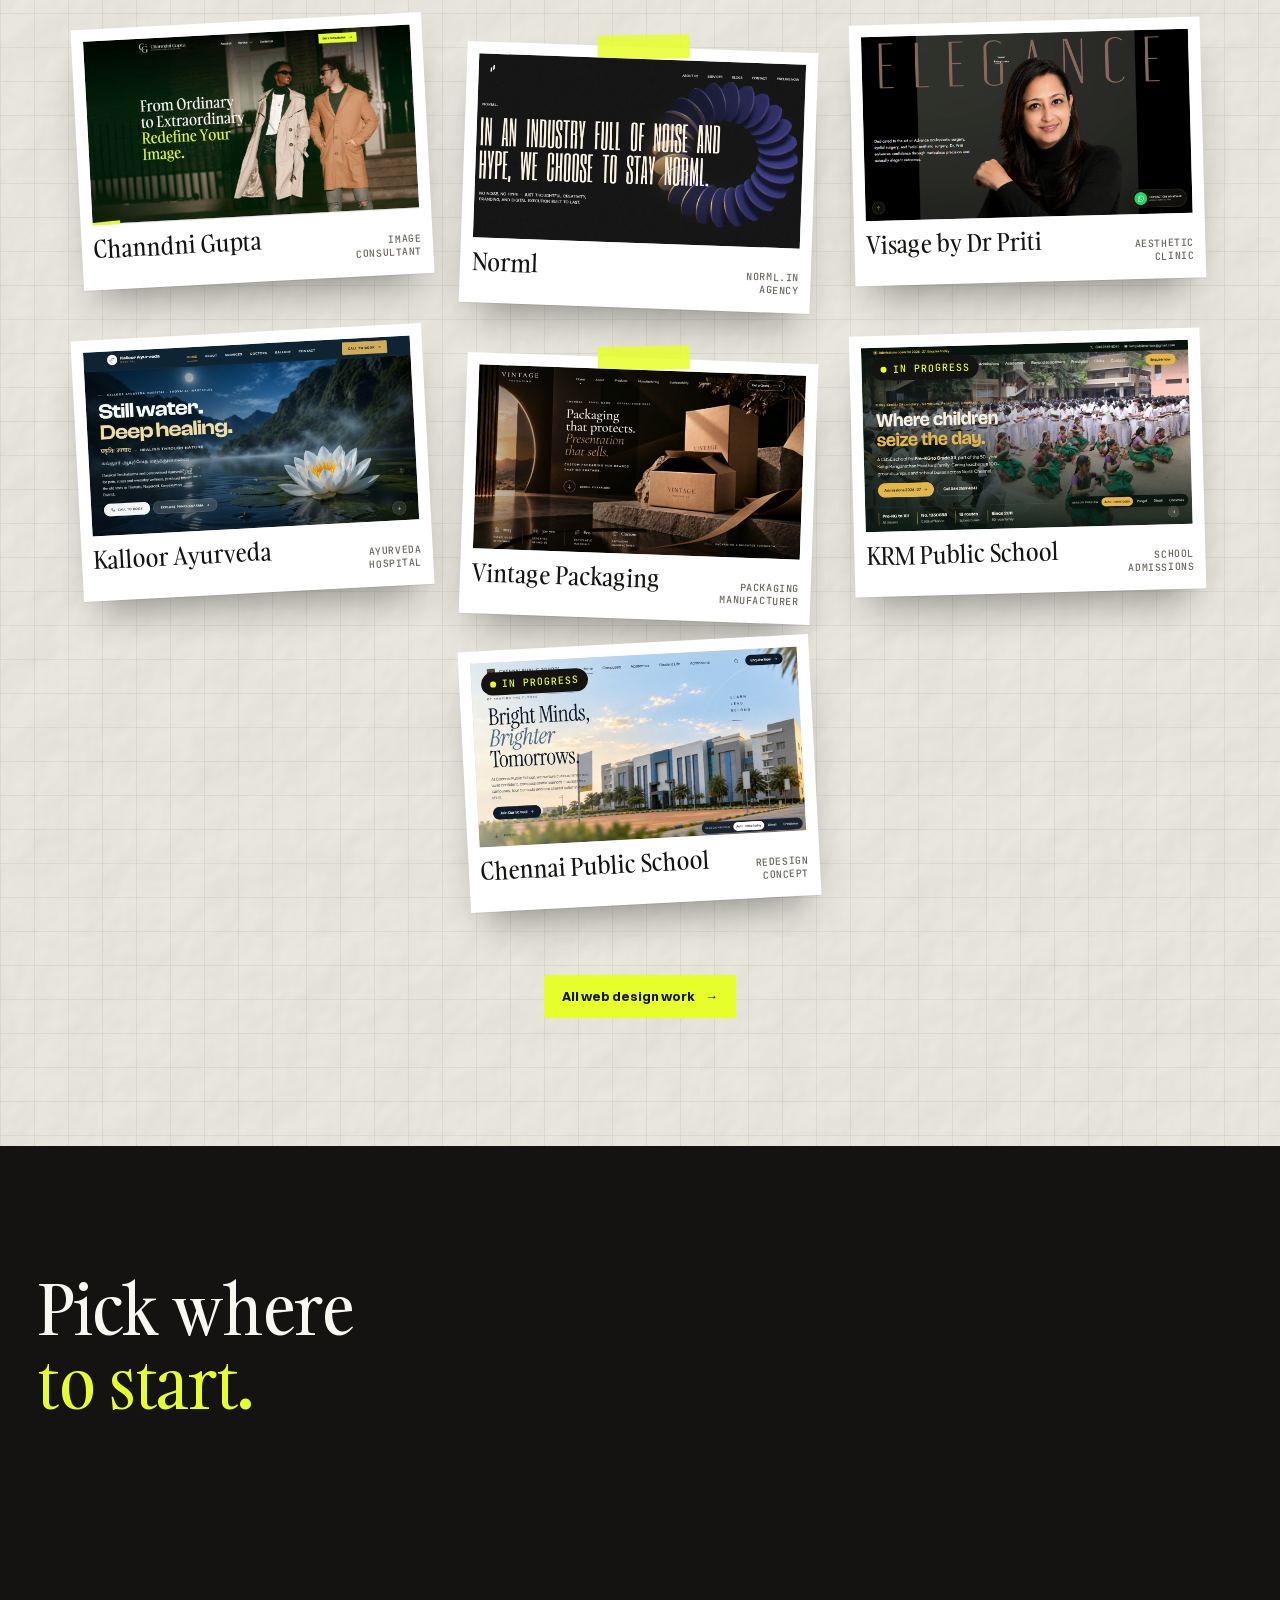
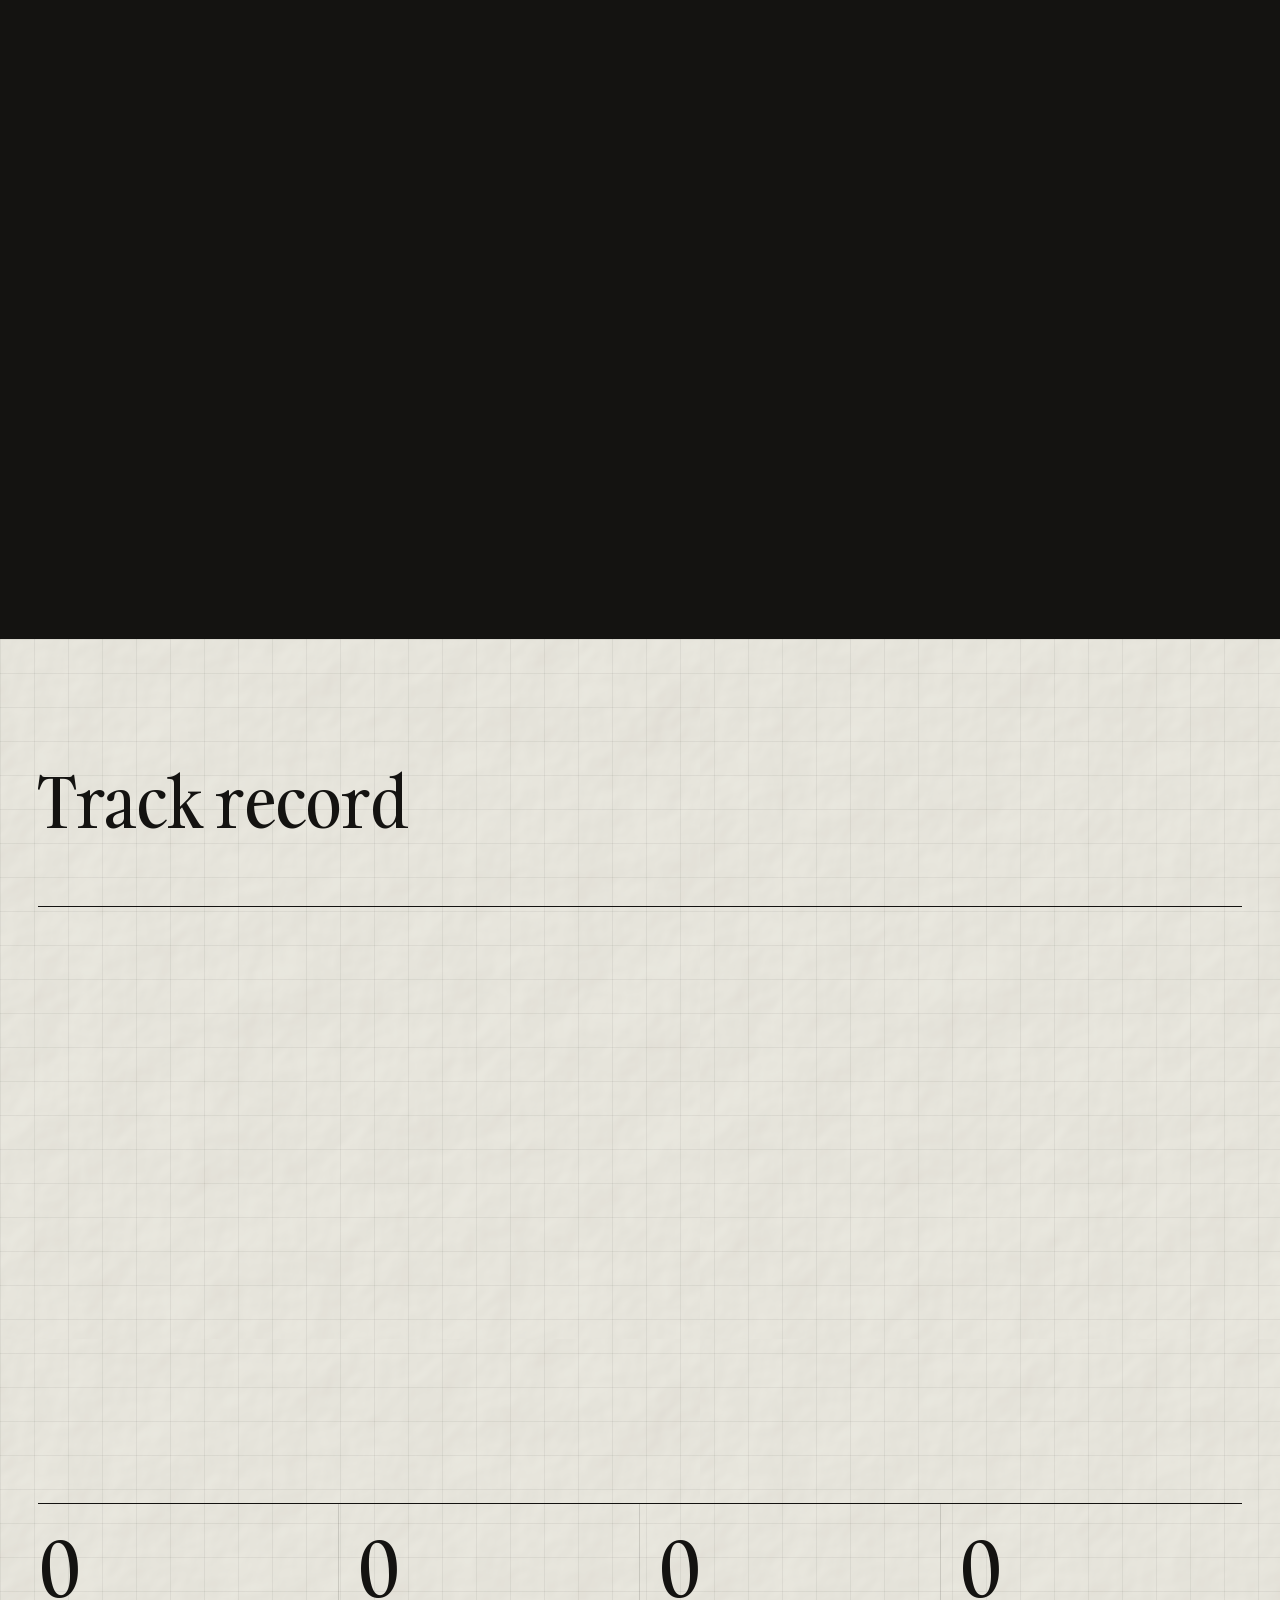
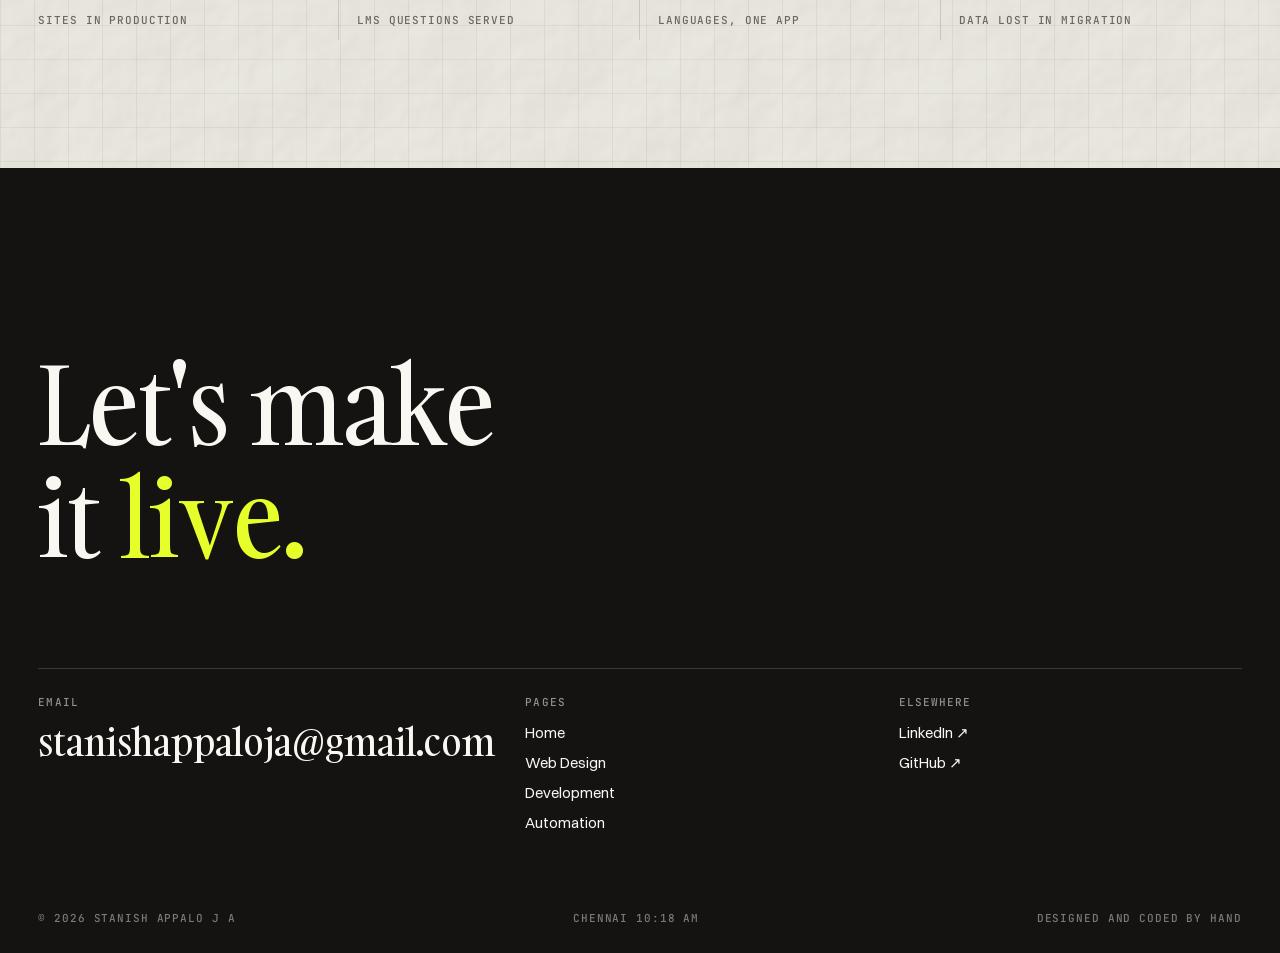
==== commit 30d00043: "Showcase Kalloor Ayurveda with its own cover" ====
--- a/index.html
+++ b/index.html
@@ -8,7 +8,7 @@
 <link rel="preconnect" href="https://fonts.googleapis.com">
 <link rel="preconnect" href="https://fonts.gstatic.com" crossorigin>
 <link href="https://fonts.googleapis.com/css2?family=JetBrains+Mono:wght@400;500&display=swap" rel="stylesheet">
-<link rel="stylesheet" href="assets/site.css?v=12">
+<link rel="stylesheet" href="assets/site.css?v=13">
 </head>
 <body>
 <div class="curtain" aria-hidden="true"><span><span>Stanish</span></span></div>
@@ -138,6 +138,7 @@
       <a class="pol" href="https://channdnigupta.com" target="_blank" rel="noopener"><div class="ph"><img src="img/channdni.jpg" alt="Channdni Gupta homepage" loading="lazy"></div><div class="cap"><b>Channdni Gupta</b><span>Image<br>consultant</span></div></a>
       <a class="pol" href="https://norml.in" target="_blank" rel="noopener"><span class="tape"></span><div class="ph"><img src="img/norml.jpg" alt="norml.in homepage" loading="lazy"></div><div class="cap"><b>Norml</b><span>norml.in<br>Agency</span></div></a>
       <a class="pol" href="https://visagebydrpriti.com" target="_blank" rel="noopener"><div class="ph"><img src="img/visage.jpg" alt="Visage by Dr Priti homepage" loading="lazy"></div><div class="cap"><b>Visage by Dr Priti</b><span>Aesthetic<br>clinic</span></div></a>
+      <a class="pol" href="https://kalloor-ayurveda-hospital.vercel.app" target="_blank" rel="noopener"><div class="ph"><img src="img/kalloor.jpg" alt="Kalloor Ayurveda Hospital homepage" loading="lazy"></div><div class="cap"><b>Kalloor Ayurveda</b><span>Ayurveda<br>hospital</span></div></a>
       <a class="pol" href="https://vintage-packaging.vercel.app" target="_blank" rel="noopener"><span class="tape"></span><div class="ph"><img src="img/vintage.jpg" alt="Vintage Packaging homepage" loading="lazy"></div><div class="cap"><b>Vintage Packaging</b><span>Packaging<br>manufacturer</span></div></a>
       <a class="pol" href="https://krm-public-school.vercel.app" target="_blank" rel="noopener"><div class="ph"><img src="img/krm.jpg" alt="KRM Public School homepage" loading="lazy"><span class="wip">In progress</span></div><div class="cap"><b>KRM Public School</b><span>School<br>admissions</span></div></a>
       <a class="pol" href="https://chennai-public-school.vercel.app" target="_blank" rel="noopener"><div class="ph"><img src="img/cps.jpg" alt="Chennai Public School homepage" loading="lazy"><span class="wip">In progress</span></div><div class="cap"><b>Chennai Public School</b><span>Redesign<br>concept</span></div></a>
--- a/assets/site.css
+++ b/assets/site.css
@@ -419,3 +419,7 @@
 .wip{position:absolute;top:10px;left:10px;z-index:2;display:inline-flex;align-items:center;gap:6px;background:var(--ink);color:var(--lime);font:500 10px var(--mono);letter-spacing:.1em;text-transform:uppercase;padding:5px 9px;border-radius:99px}
 .wip::before{content:"";width:6px;height:6px;border-radius:50%;background:var(--lime);animation:wipPulse 1.6s ease-in-out infinite}
 @keyframes wipPulse{50%{opacity:.25}}
+.card.w4{grid-column:span 4;margin-top:0}
+.pols>.pol:last-child:nth-child(3n+1){grid-column:2}
+@media(max-width:900px){.pols>.pol:last-child:nth-child(3n+1){grid-column:auto}}
+@media(max-width:760px){.card.w4{grid-column:1/-1}}
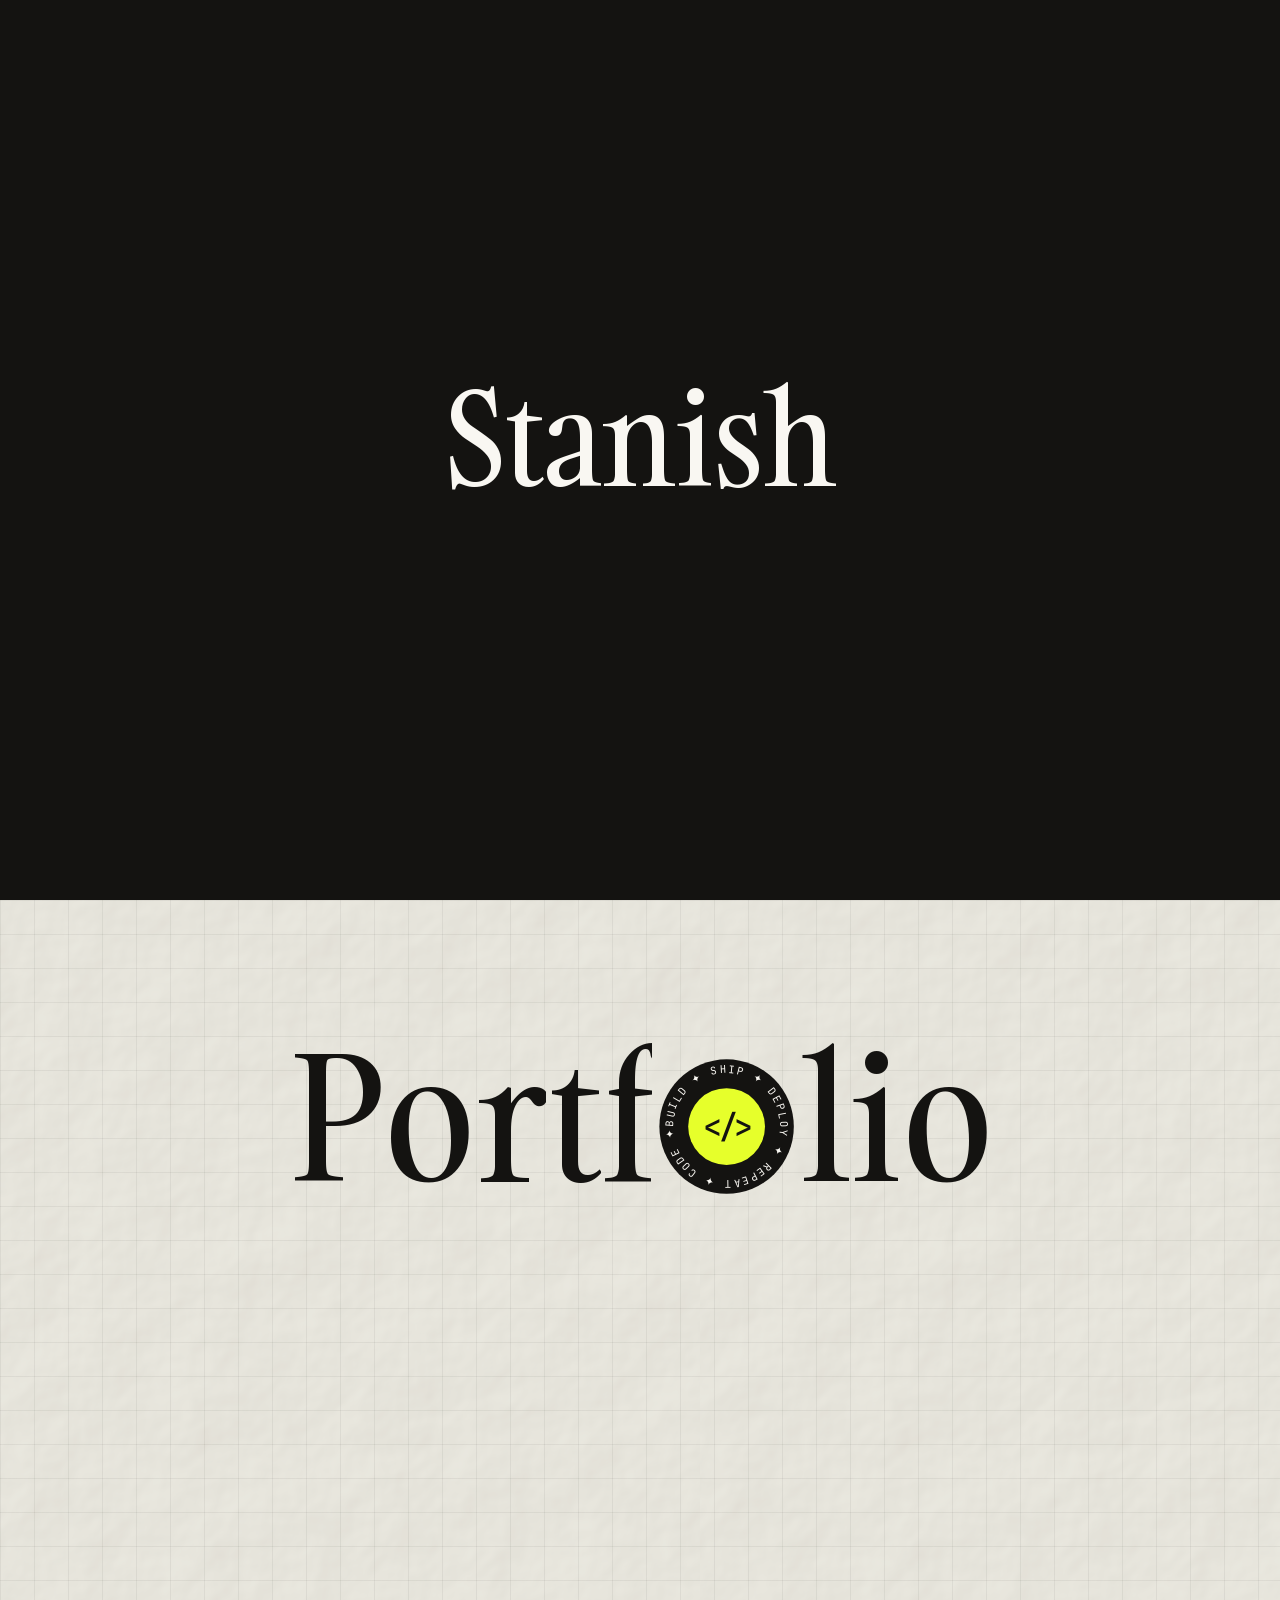
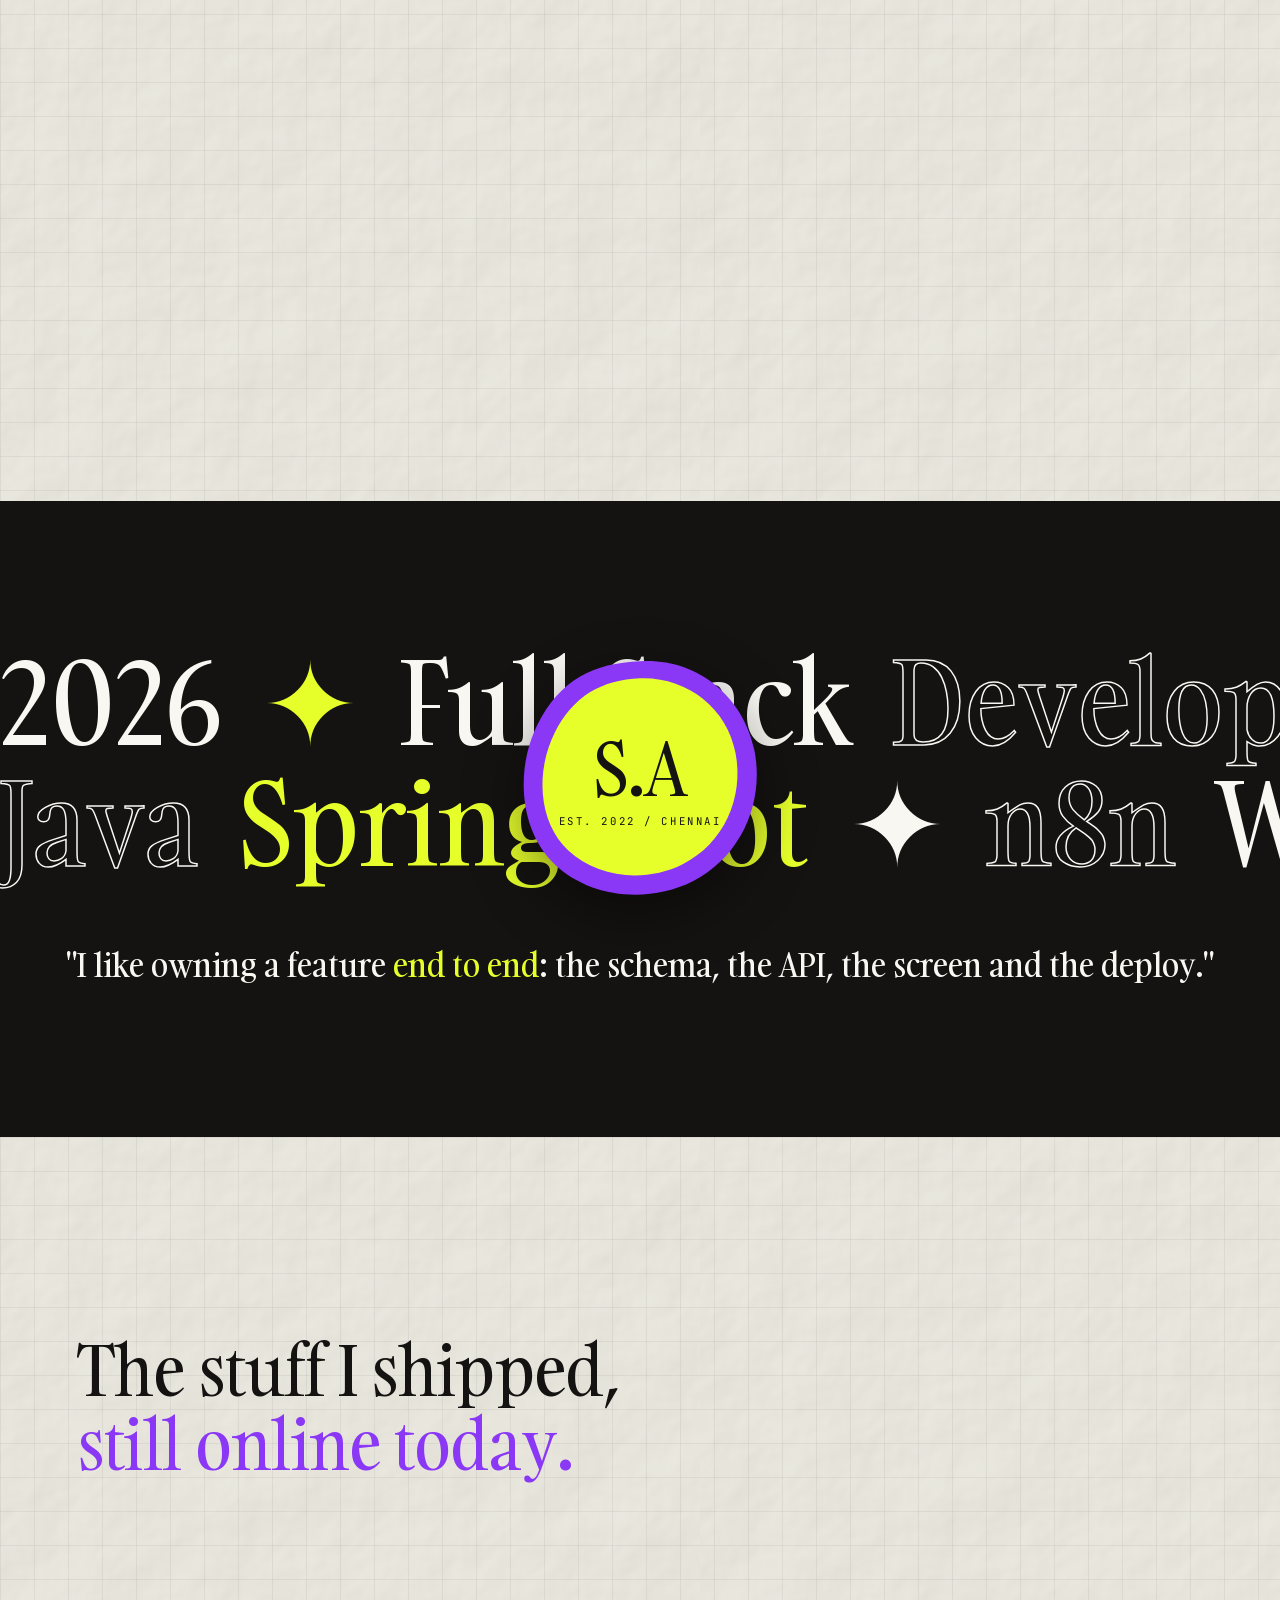
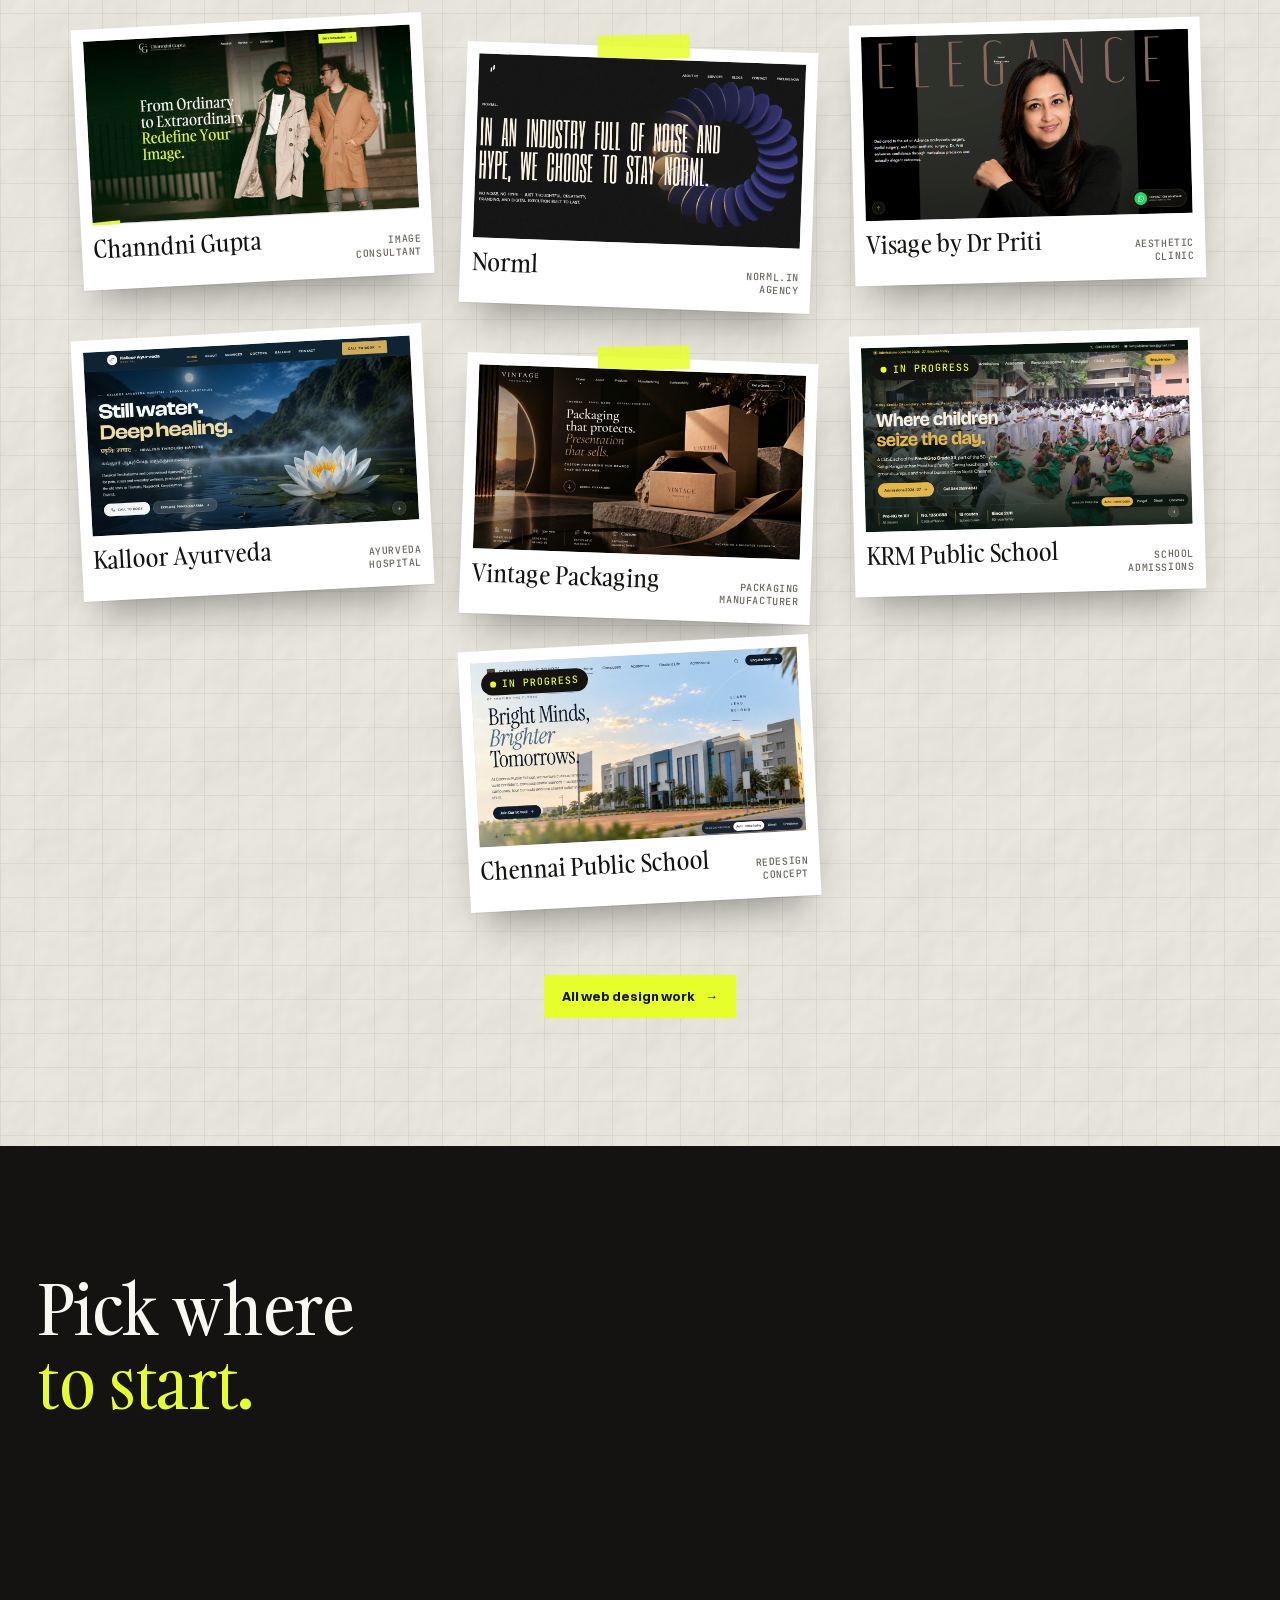
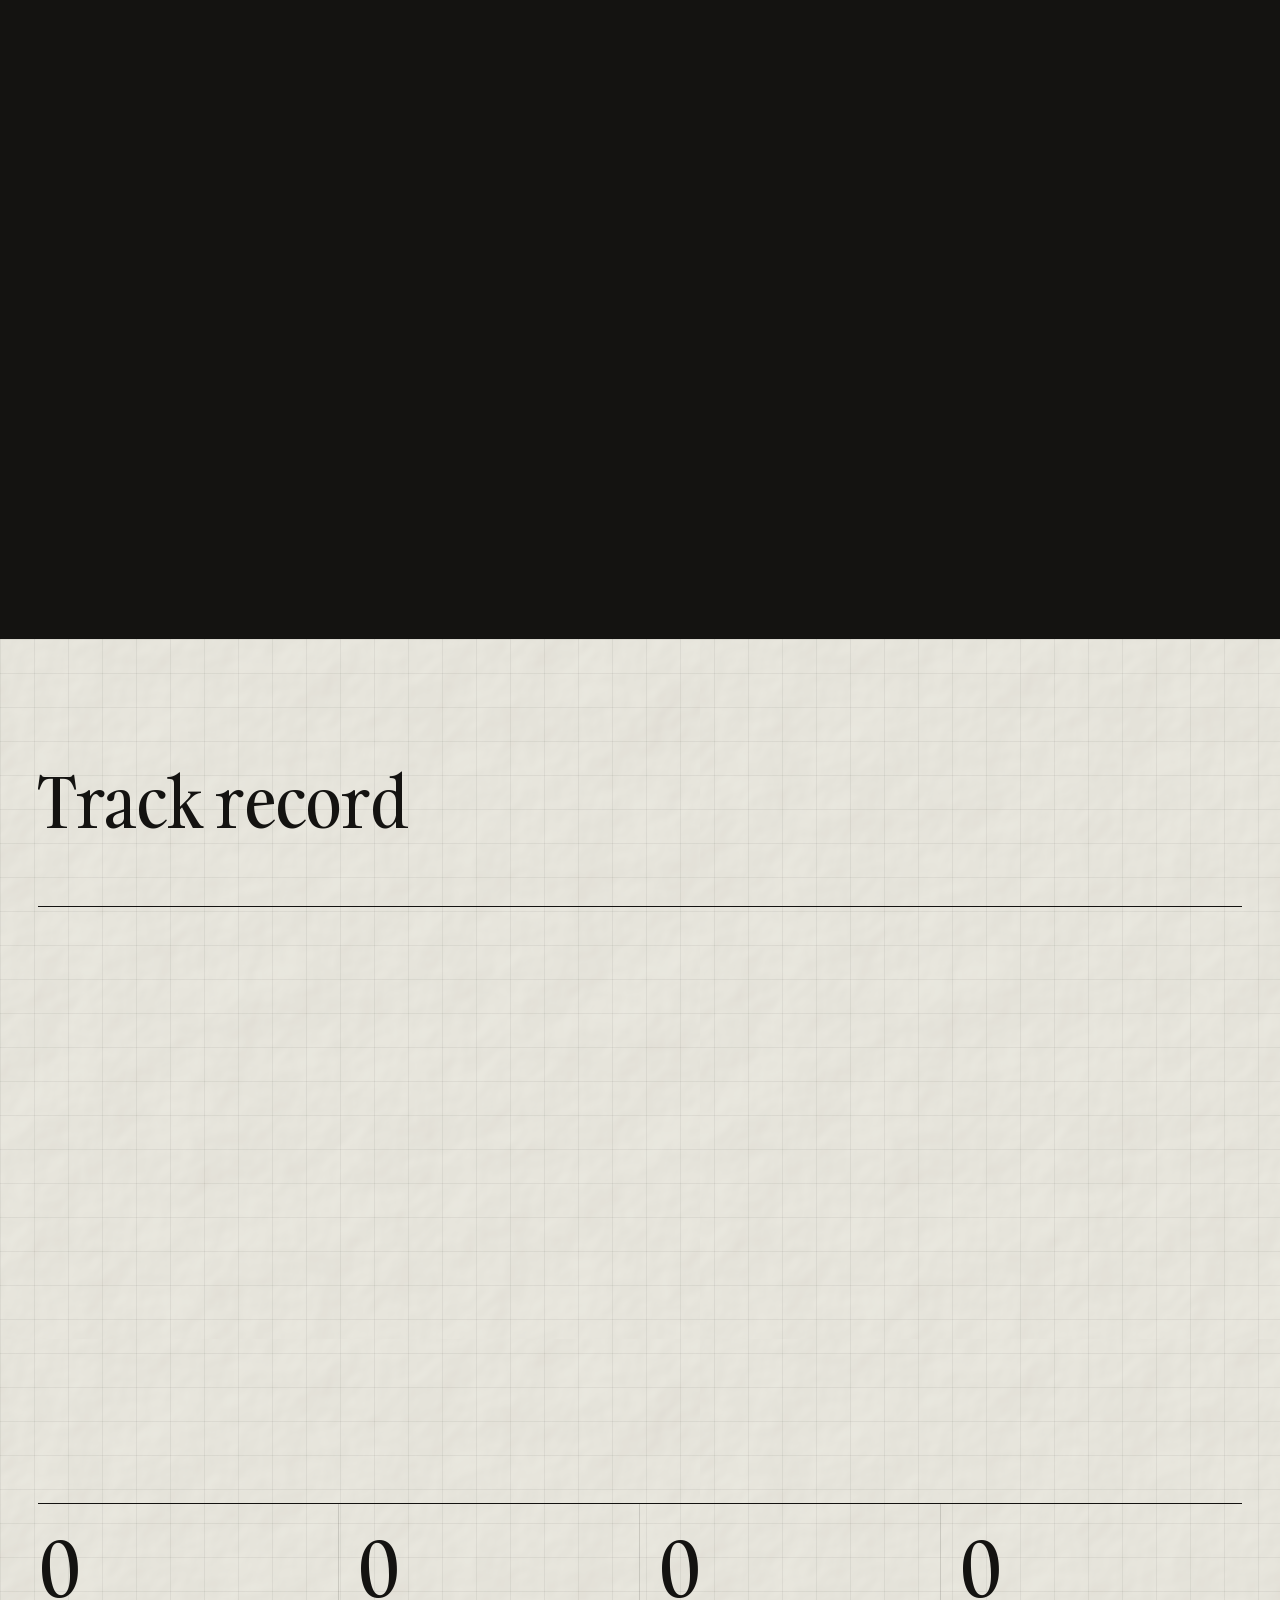
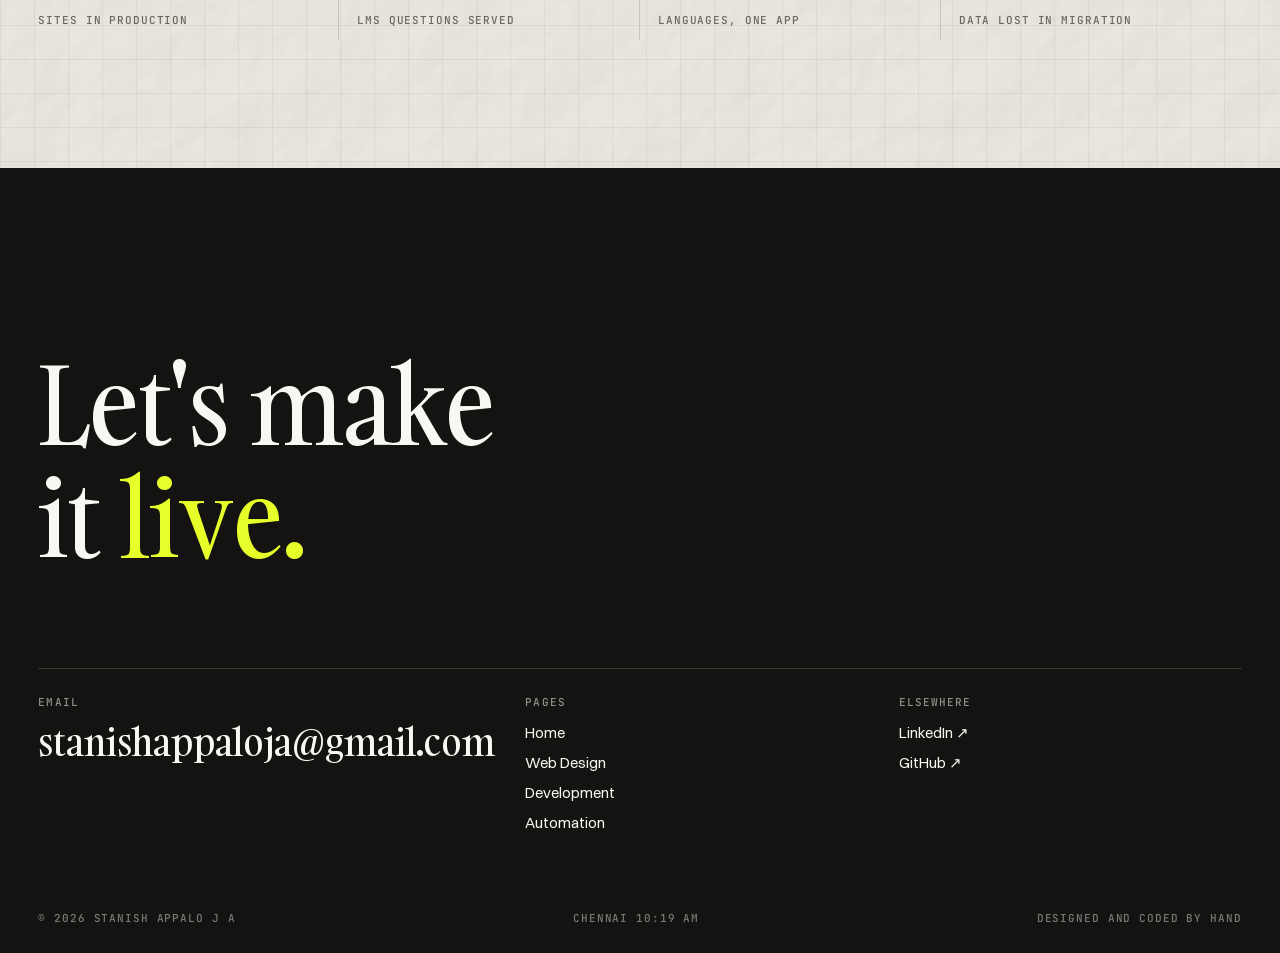
==== commit 1738f318: "Route the ribbon through the page margins with one crossover" ====
--- a/index.html
+++ b/index.html
@@ -8,7 +8,7 @@
 <link rel="preconnect" href="https://fonts.googleapis.com">
 <link rel="preconnect" href="https://fonts.gstatic.com" crossorigin>
 <link href="https://fonts.googleapis.com/css2?family=JetBrains+Mono:wght@400;500&display=swap" rel="stylesheet">
-<link rel="stylesheet" href="assets/site.css?v=13">
+<link rel="stylesheet" href="assets/site.css?v=17">
 </head>
 <body>
 <div class="curtain" aria-hidden="true"><span><span>Stanish</span></span></div>
@@ -27,7 +27,7 @@
 </header>
 <main>
 <section class="hero">
-  <div class="bg"><img src="img/hero.jpg" alt=""></div>
+  <div class="bg"><video autoplay muted loop playsinline preload="metadata" poster="video/typing.jpg" aria-hidden="true"><source src="video/typing.mp4" type="video/mp4"></video></div>
   <div class="badge-float" aria-hidden="true">
     <svg viewBox="0 0 200 200"><defs><path id="cp2" d="M100,100 m-78,0 a78,78 0 1,1 156,0 a78,78 0 1,1 -156,0"/></defs>
       <g class="spin"><text font-family="JetBrains Mono" font-size="15" fill="#f9f7f2" letter-spacing="4.6"><textPath href="#cp2">OPEN TO WORK ✦ CHENNAI ✦ 2026 ✦ </textPath></text></g>
@@ -189,6 +189,6 @@
 <script src="https://cdn.jsdelivr.net/npm/gsap@3.12.5/dist/gsap.min.js"></script>
 <script src="https://cdn.jsdelivr.net/npm/gsap@3.12.5/dist/ScrollTrigger.min.js"></script>
 <script src="https://cdn.jsdelivr.net/npm/lenis@1.1.13/dist/lenis.min.js"></script>
-<script src="assets/site.js?v=10"></script>
+<script src="assets/site.js?v=20"></script>
 </body>
 </html>
--- a/assets/site.css
+++ b/assets/site.css
@@ -423,3 +423,19 @@
 .pols>.pol:last-child:nth-child(3n+1){grid-column:2}
 @media(max-width:900px){.pols>.pol:last-child:nth-child(3n+1){grid-column:auto}}
 @media(max-width:760px){.card.w4{grid-column:1/-1}}
+.hero>.bg video{width:100%;height:100%;object-fit:cover;filter:saturate(.9) brightness(.58) contrast(1.05)}
+@media (prefers-reduced-motion:reduce){.hero>.bg video{display:none}.hero>.bg{background:center/cover no-repeat}}
+/* colour everywhere */
+.card .ph img,.svc .ph img{filter:none}
+/* scroll-drawn line (web design page) */
+.scroll-line{position:absolute;left:0;top:0;width:100%;pointer-events:none;z-index:0;overflow:visible}
+.scroll-line path{fill:none;stroke:var(--violet);stroke-width:2.5;stroke-linecap:round;stroke-linejoin:round}
+.scroll-line .dot{fill:var(--violet)}
+body[data-line] main,body[data-line] .foot{position:relative;z-index:1}
+body[data-line]{position:relative}
+@media(max-width:700px){.scroll-line path{stroke-width:1.8}}
+.scroll-line .rib{fill:none;stroke:url(#rib);stroke-linecap:round;stroke-linejoin:round}
+.scroll-line .rib-glow{fill:none;stroke:url(#rib);stroke-linecap:round;opacity:.16}
+.scroll-line .rib-hi{fill:none;stroke:#fff;stroke-linecap:round;opacity:.45;transform:translate(-2px,-2px)}
+.scroll-line .rib-head{fill:#fff;stroke:var(--violet);stroke-width:4;filter:drop-shadow(0 0 10px rgba(138,56,245,.7))}
+.scroll-line .rib-glow{opacity:.22}
